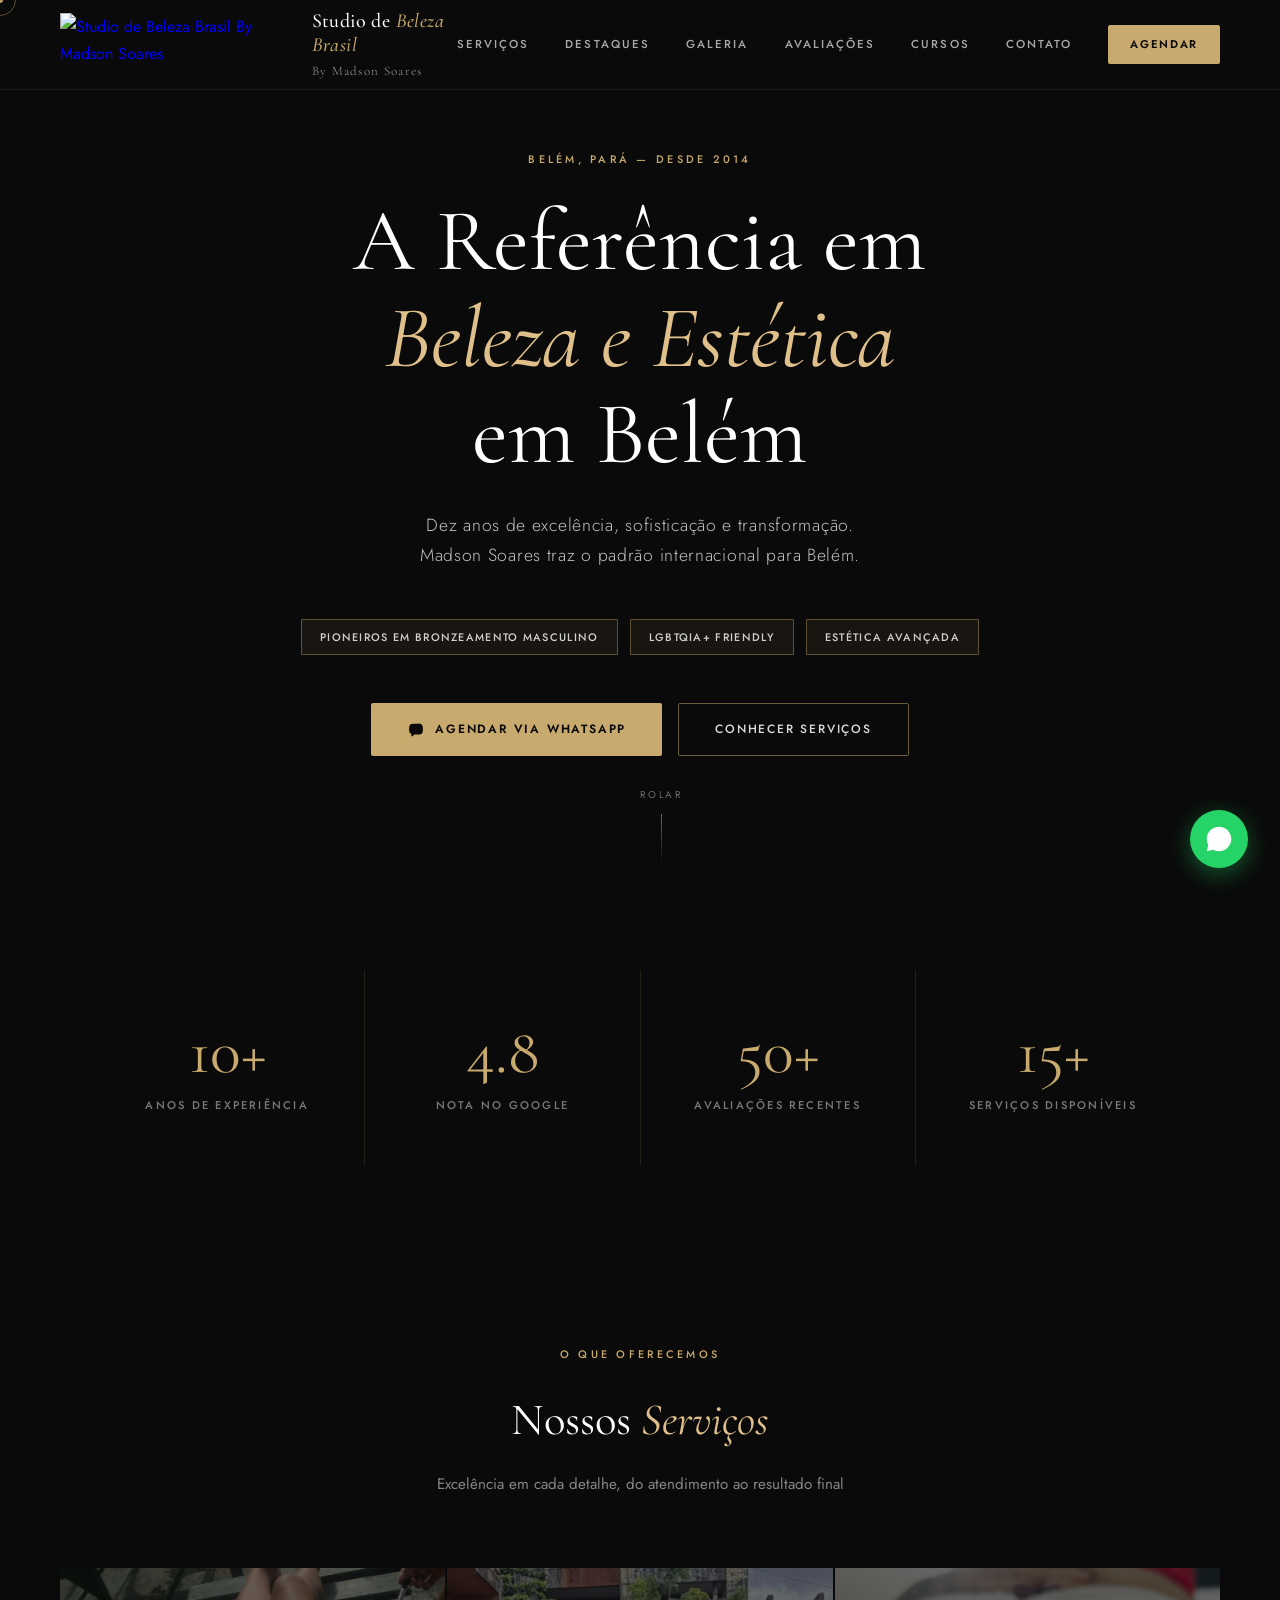
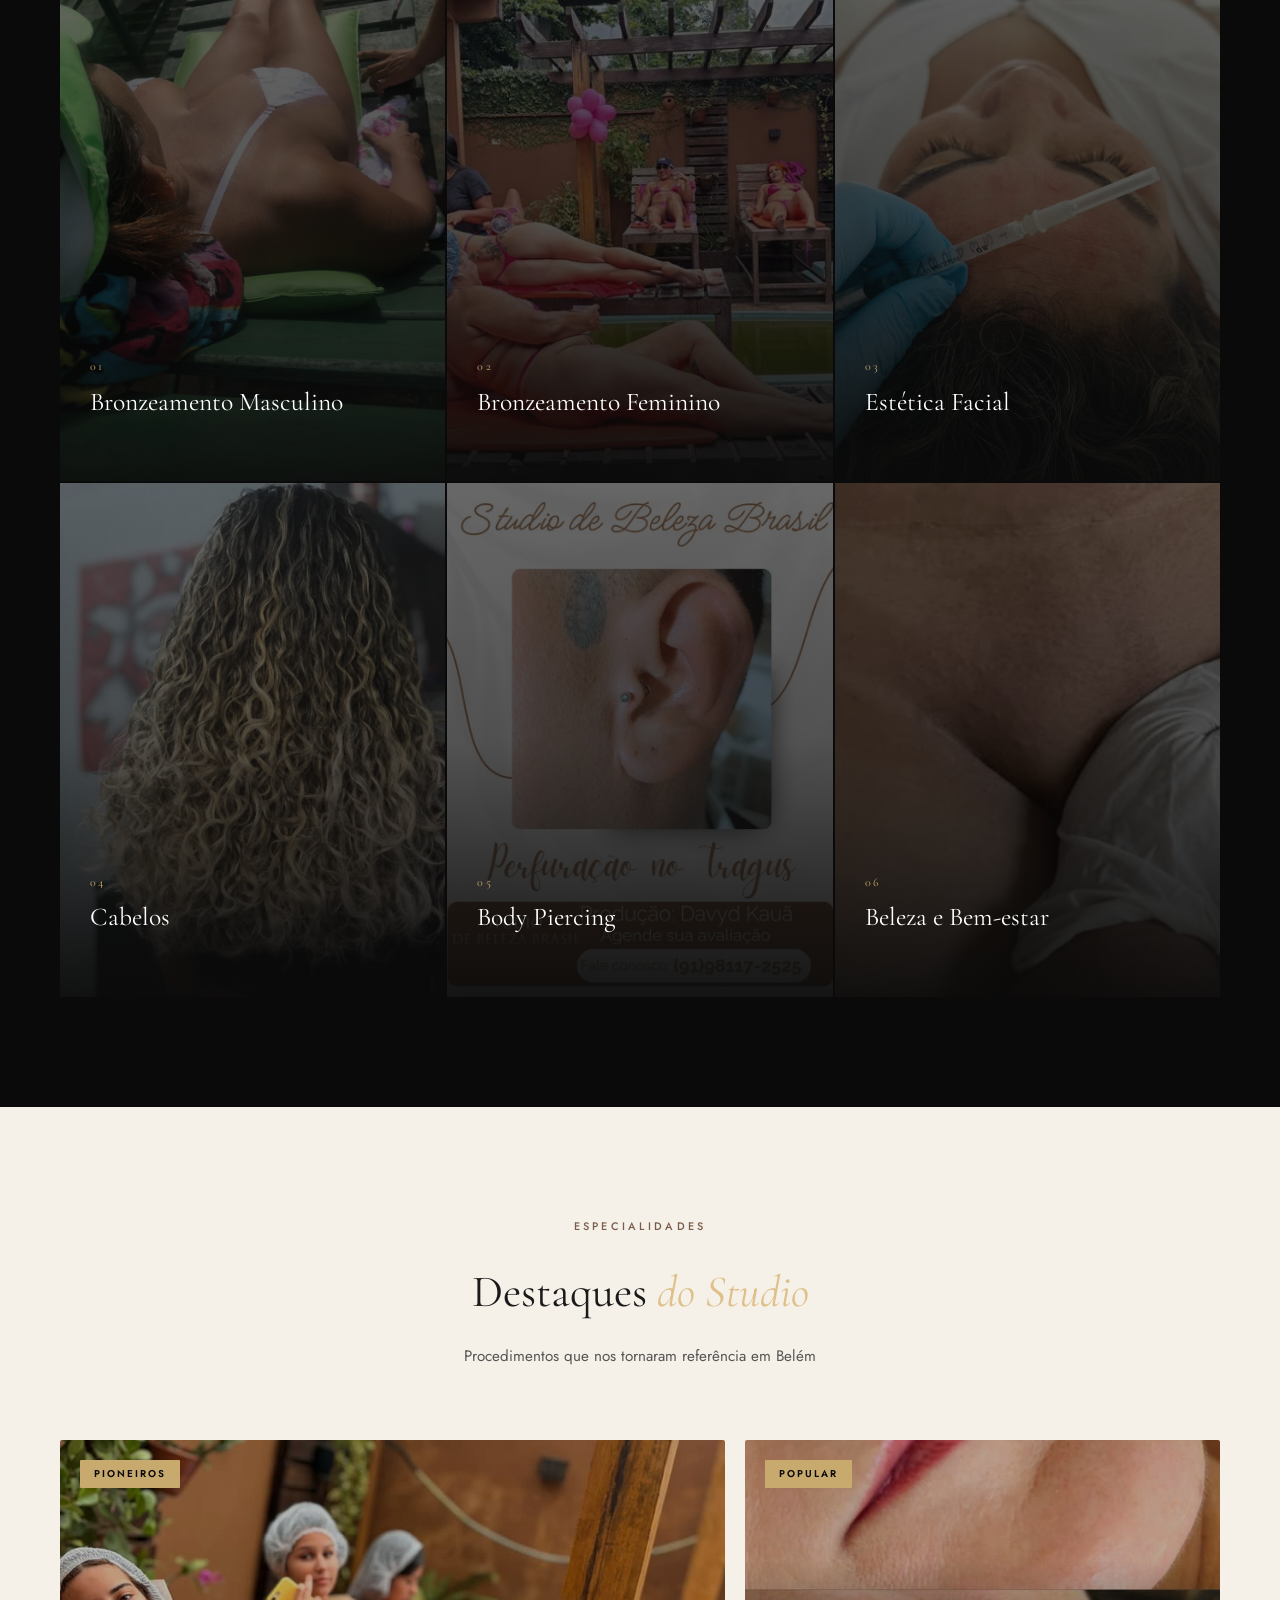
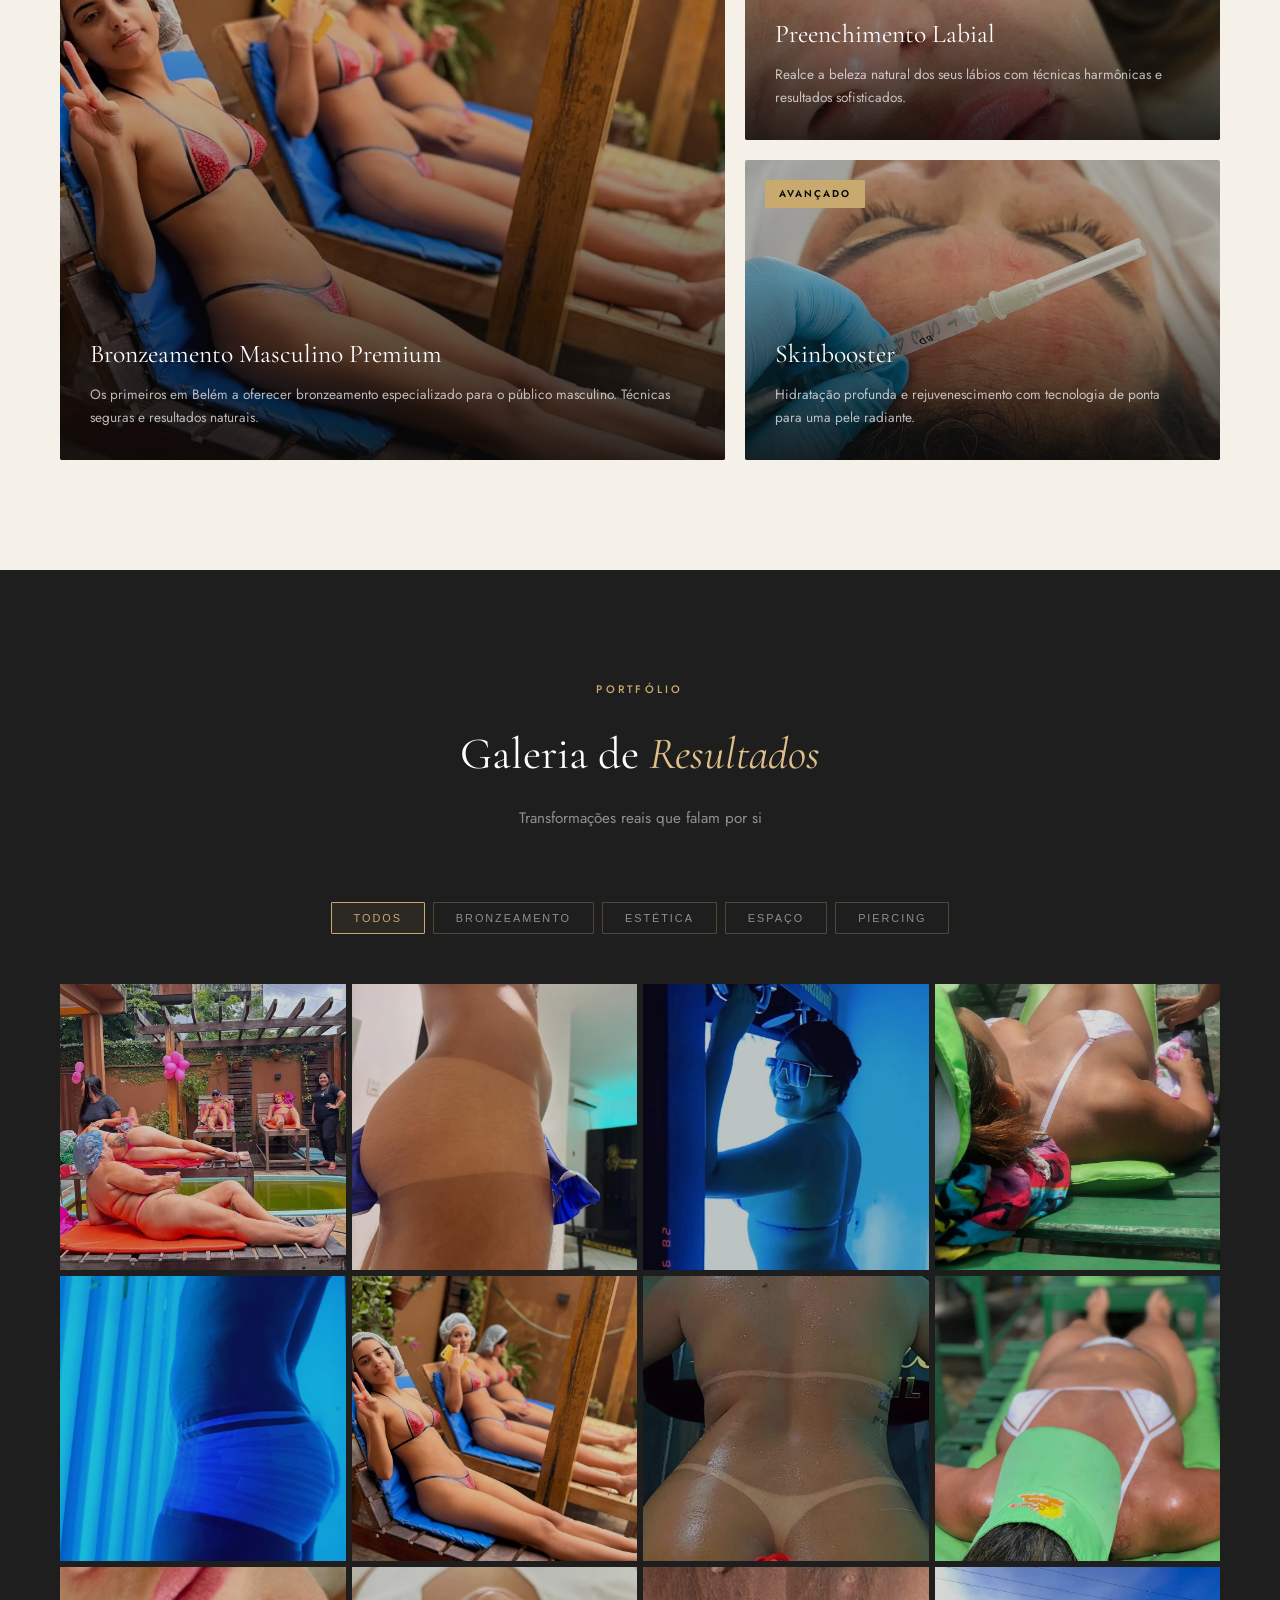
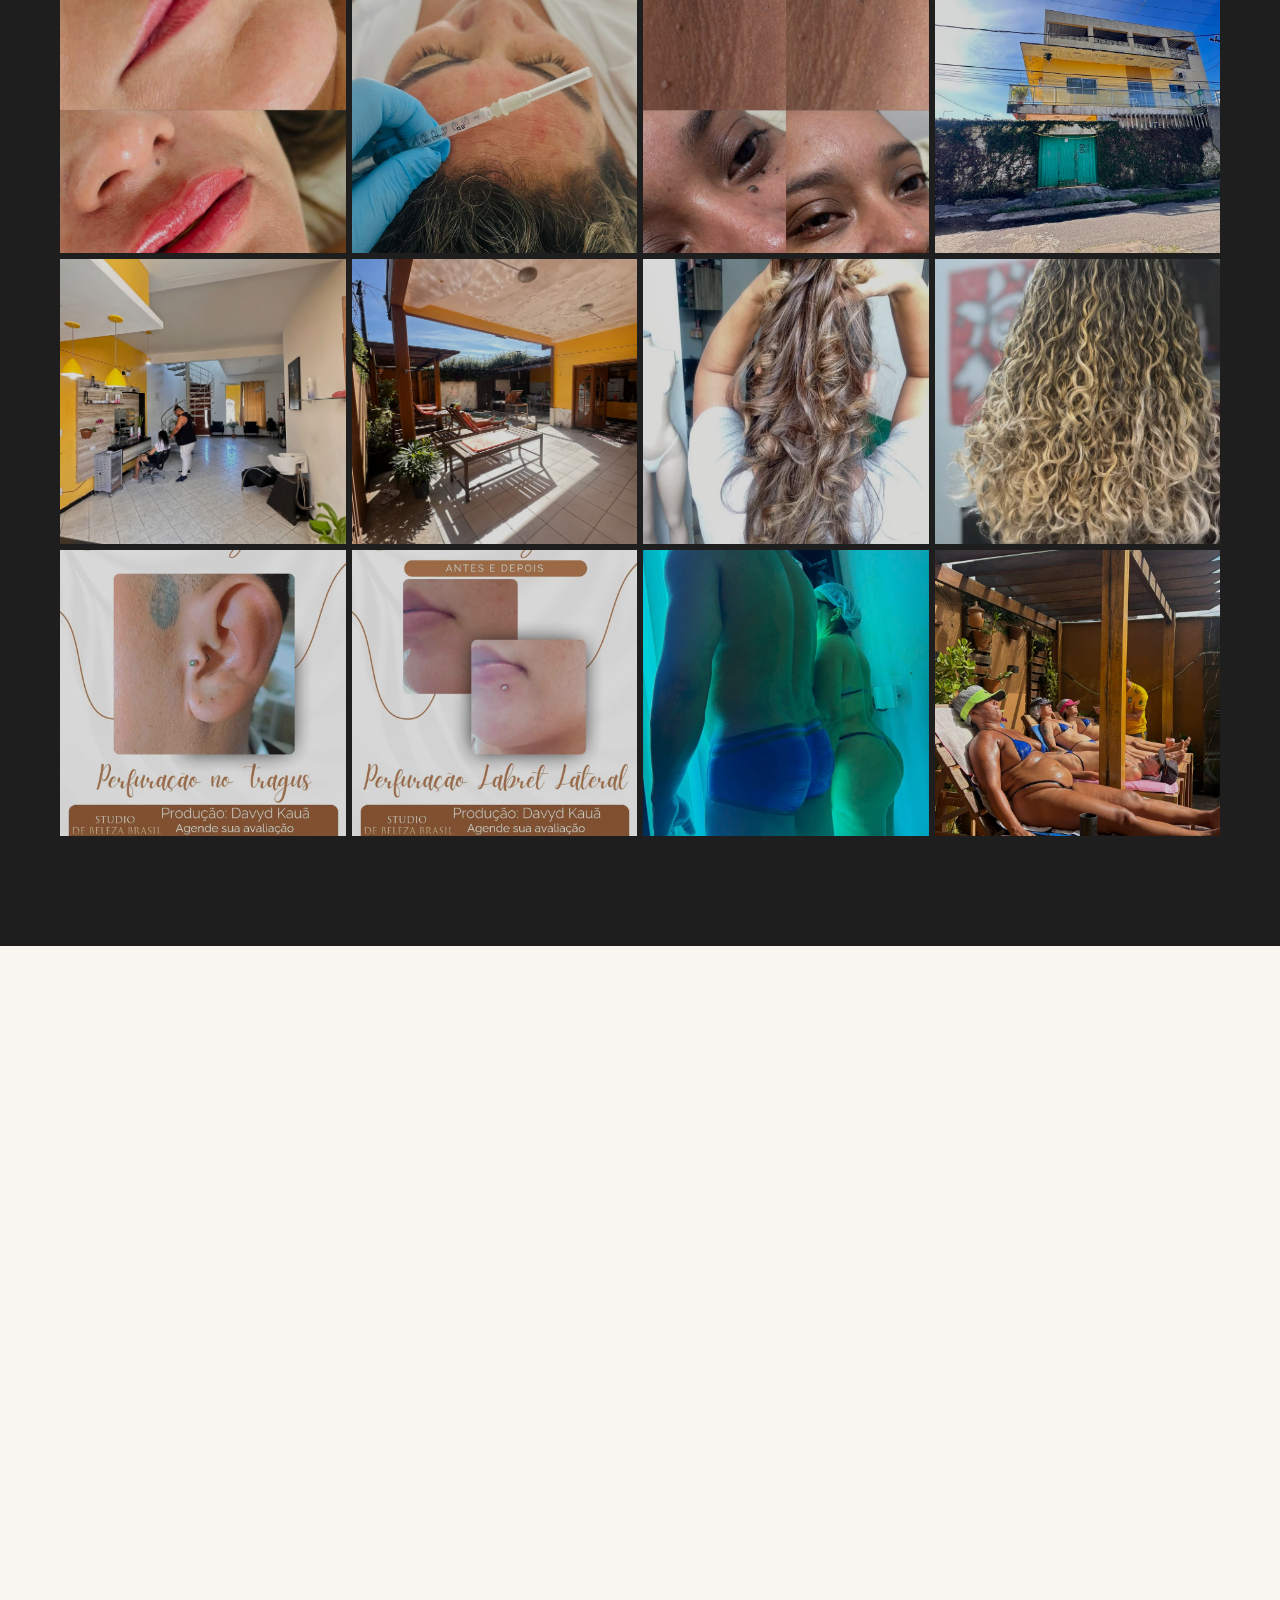
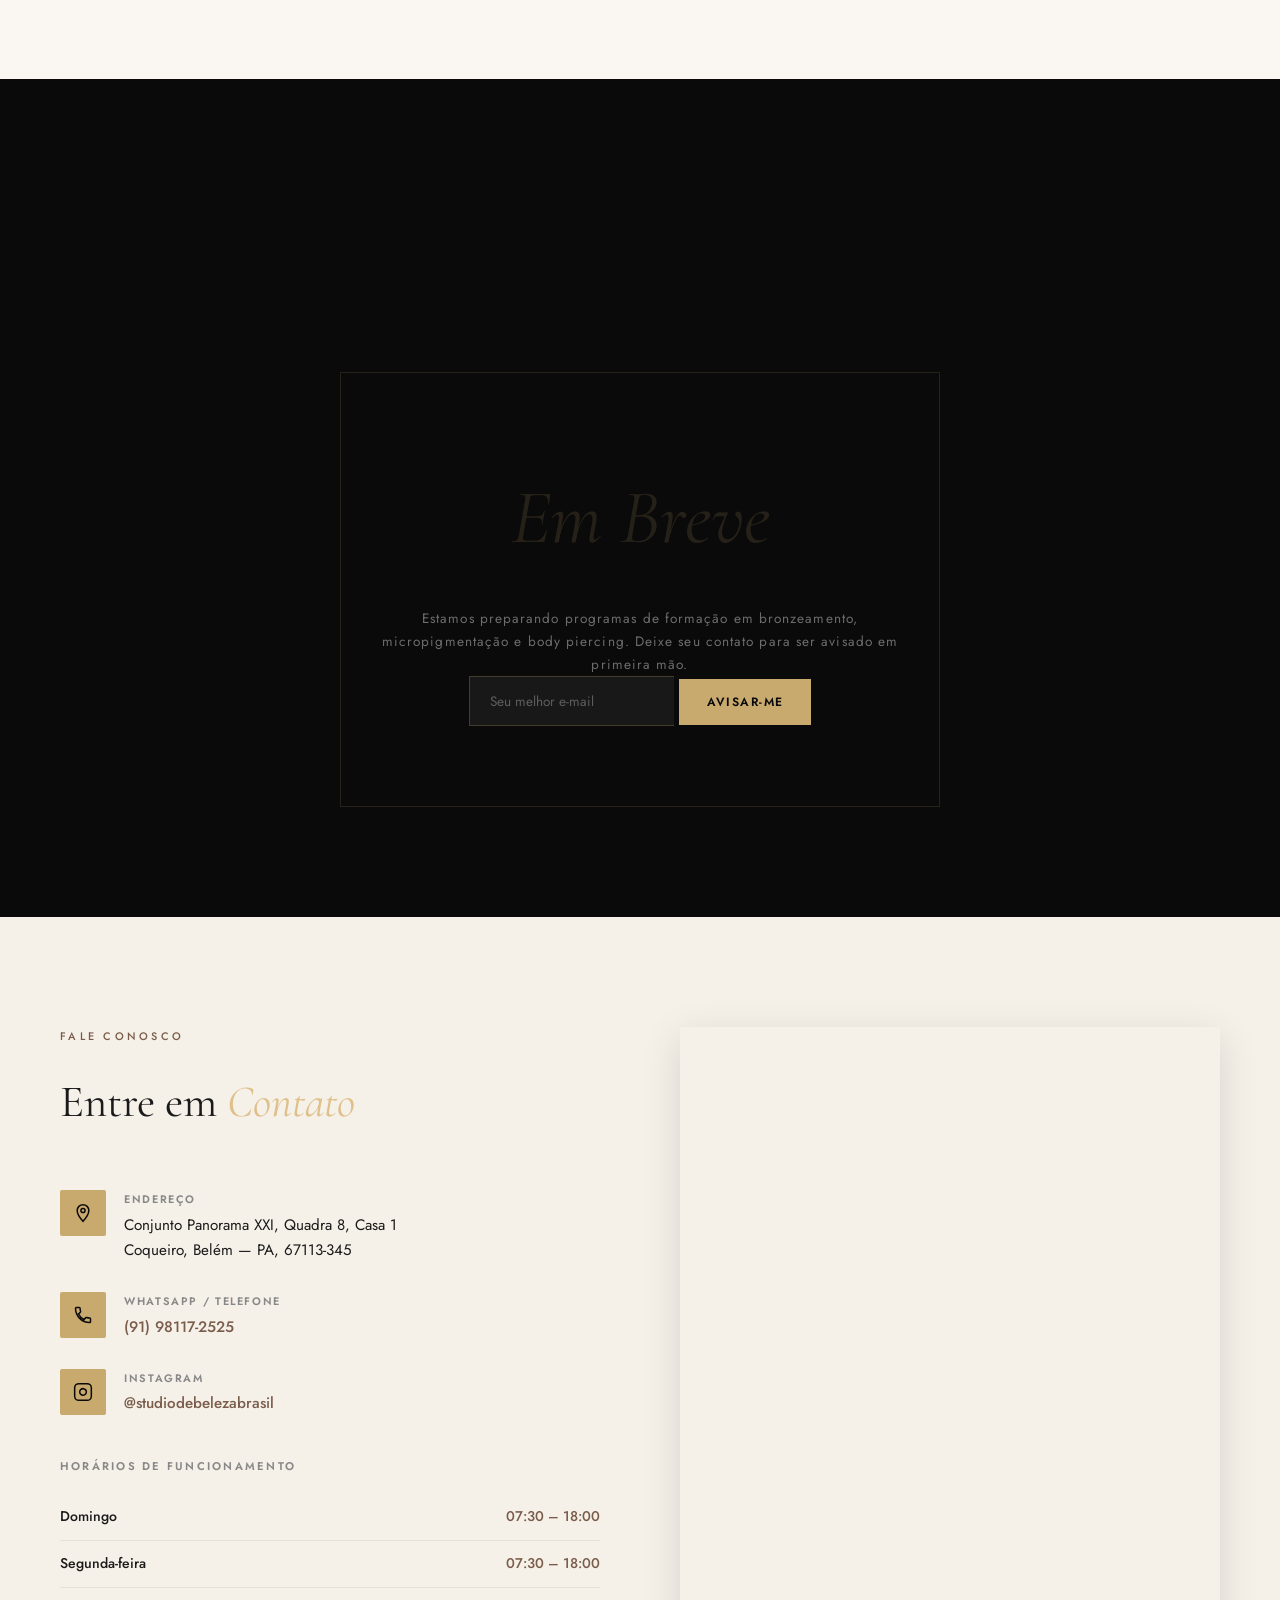
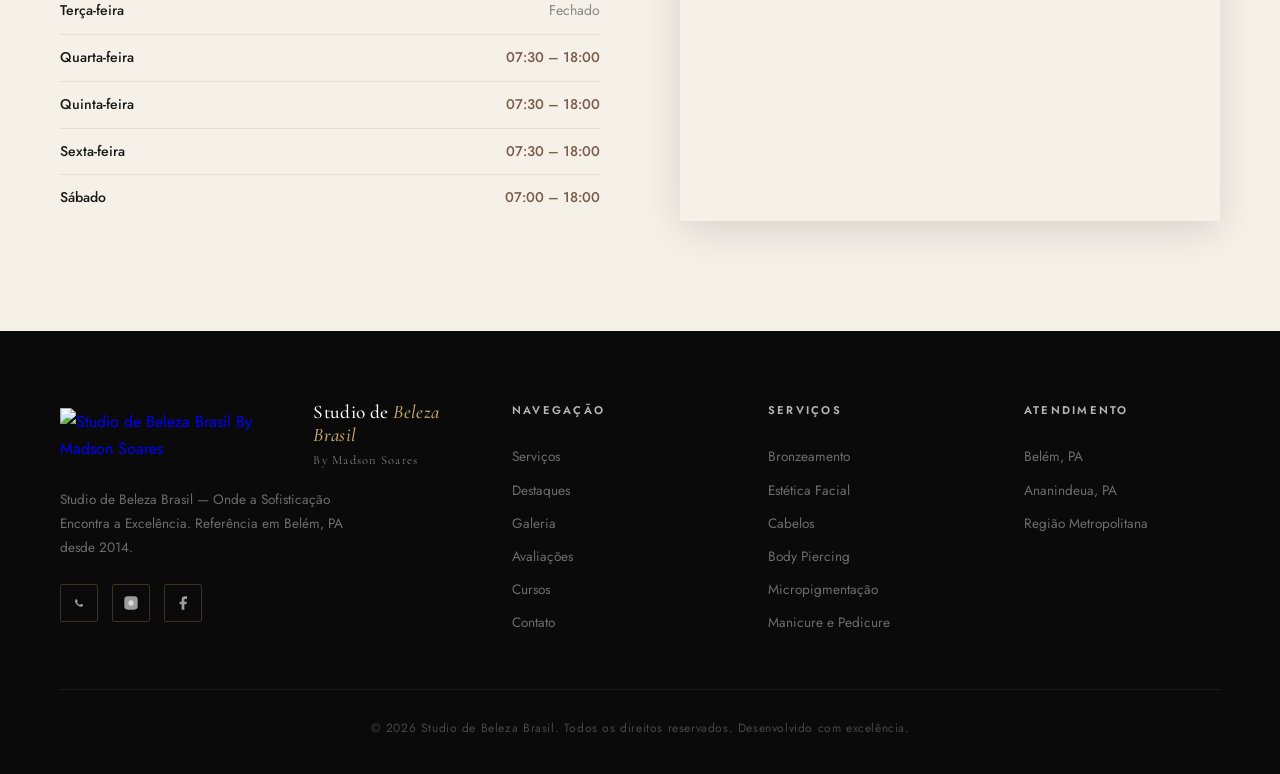
==== servicos.html @ 5bb49dd6 "Add files via upload" ====
<!DOCTYPE html>
<html lang="pt-BR">
<head>
<meta charset="UTF-8">
<meta name="viewport" content="width=device-width, initial-scale=1.0">
<meta name="description" content="Studio de Beleza Brasil — Referência em salão de beleza, estética e bronzeamento em Belém, PA. Pioneiros em bronzeamento masculino. Especialistas em harmonização facial, preenchimento labial, skinbooster e muito mais.">
<title>Studio de Beleza Brasil | Salão, Bronze e Estética em Belém</title>
<link rel="preconnect" href="https://fonts.googleapis.com">
<link rel="preconnect" href="https://fonts.gstatic.com" crossorigin>
<link href="https://fonts.googleapis.com/css2?family=Cormorant+Garamond:ital,wght@0,300;0,400;0,500;0,600;1,300;1,400;1,500&family=Jost:wght@200;300;400;500;600&display=swap" rel="stylesheet">
  <!-- CSS -->
  <link rel="stylesheet" href="assets/css/styles.css">

  <!-- Open Graph -->
  <meta property="og:title" content="Studio de Beleza Brasil | Salão, Bronze e Estética em Belém">
  <meta property="og:description" content="Referência em salão de beleza, estética e bronzeamento em Belém, PA. Especialistas em harmonização facial, preenchimento labial, bronzeamento masculino e feminino.">
  <meta property="og:image" content="https://cdn.jsdelivr.net/gh/Meckai/SBB@main/assets/img/log-bg.png">
  <meta property="og:url" content="https://sbbbelem.vercel.app">
  <meta property="og:type" content="website">
  <meta property="og:locale" content="pt_BR">

  <!-- Twitter Card -->
  <meta name="twitter:card" content="summary_large_image">
  <meta name="twitter:title" content="Studio de Beleza Brasil | Salão, Bronze e Estética em Belém">
  <meta name="twitter:description" content="Referência em salão de beleza, estética e bronzeamento em Belém, PA.">
  <meta name="twitter:image" content="https://cdn.jsdelivr.net/gh/Meckai/SBB@main/assets/img/log-bg.png">

  <!-- Canonical -->
  <link rel="canonical" href="https://sbbbelem.vercel.app">

  <!-- Favicon -->
  <link rel="icon" href="data:image/svg+xml,<svg xmlns='http://www.w3.org/2000/svg' viewBox='0 0 100 100'><text y='75' font-size='75' font-family='serif'>✨</text></svg>">

  <!-- Robots -->
  <meta name="robots" content="index, follow">

  <!-- Google tag (gtag.js) -->
  <script async src="https://www.googletagmanager.com/gtag/js?id=G-CTC2VRV0Y6"></script>
    <!-- JSON-LD Schema -->
  <script type="application/ld+json">
  {
    "@context": "https://schema.org",
    "@type": "BeautySalon",
    "name": "Studio de Beleza Brasil",
    "url": "https://sbbbelem.vercel.app",
    "telephone": "+5591981172525",
    "address": {
      "@type": "PostalAddress",
      "streetAddress": "Conjunto Panorama XXI, Quadra 8, Casa 1 – Mangueirão",
      "addressLocality": "Belém",
      "addressRegion": "PA",
      "postalCode": "66645-120",
      "addressCountry": "BR"
    },
    "openingHours": [
      "Su 07:30-18:00",
      "Mo 07:30-18:00",
      "We 07:30-18:00",
      "Th 07:30-18:00",
      "Fr 07:30-18:00",
      "Sa 07:00-18:00"
    ],
    "priceRange": "$$",
    "image": "https://cdn.jsdelivr.net/gh/Meckai/SBB@main/assets/img/log-bg.png",
    "sameAs": [
      "https://www.instagram.com/studiodebelezabrasil",
      "https://www.facebook.com/studiodebelezabrasilbymadsonsoares"
    ]
  }
  </script>

</head>
<body>

<!-- CURSOR -->
<div class="cursor" id="cursor"></div>
<div class="cursor-ring" id="cursor-ring"></div>

<main>
  <!-- HEADER -->
<header id="header">
  <div class="header-inner">
    <a href="#home" class="logo-wrap">
      <img src="https://raw.githubusercontent.com/Meckai/SBB/main/log-bg.png" alt="Studio de Beleza Brasil By Madson Soares" class="logo-img">
      <span class="logo-text">Studio de <span>Beleza Brasil</span><br><small style="font-size:.65em;font-weight:300;color:rgba(255,255,255,.6);letter-spacing:.1em">By Madson Soares</small></span>
    </a>
    <nav id="nav">
      <a href="#servicos" class="nav-link">Serviços</a>
      <a href="#destaques" class="nav-link">Destaques</a>
      <a href="#galeria" class="nav-link">Galeria</a>
      <a href="#depoimentos" class="nav-link">Avaliações</a>
      <a href="#cursos" class="nav-link">Cursos</a>
      <a href="#contato" class="nav-link">Contato</a>
      <a href="https://wa.me/5591981172525?text=Ol%C3%A1!%20Gostaria%20de%20agendar%20um%20hor%C3%A1rio." target="_blank" rel="noopener" class="nav-cta">Agendar</a>
    </nav>
    <button class="mobile-btn" id="mobile-btn" aria-label="Menu">
      <span></span><span></span><span></span>
    </button>
  </div>
</header>

<!-- HERO -->
<section class="hero" id="home">
  <video class="hero-video" id="heroVideo" autoplay muted loop playsinline preload="auto">
    <source src="hero.mp4" type="video/mp4">
  </video>
  <div class="hero-overlay"></div>
  <div class="hero-content">
    <span class="hero-eyebrow">Belém, Pará — Desde 2014</span>
    <h1>A Referência em<br><em>Beleza e Estética</em><br>em Belém</h1>
    <p class="hero-sub">Dez anos de excelência, sofisticação e transformação.<br>Madson Soares traz o padrão internacional para Belém.</p>
    <div class="hero-badges">
      <span class="hero-badge">Pioneiros em Bronzeamento Masculino</span>
      <span class="hero-badge">LGBTQIA+ Friendly</span>
      <span class="hero-badge">Estética Avançada</span>
    </div>
    <div class="hero-btns">
      <a href="https://wa.me/5591981172525?text=Ol%C3%A1!%20Gostaria%20de%20agendar%20um%20hor%C3%A1rio." target="_blank" rel="noopener" class="btn-primary">
        <svg width="18" height="18" viewBox="0 0 24 24" fill="currentColor"><path d="M17.472 14.382c-.297-.149-1.758-.867-2.03-.967-.273-.099-.471-.148-.67.15-.197.297-.767.966-.94 1.164-.173.199-.347.223-.644.075-.297-.15-1.255-.463-2.39-1.475-.883-.788-1.48-1.761-1.653-2.059-.173-.297-.018-.458.13-.606.134-.133.298-.347.446-.52.149-.174.198-.298.298-.497.099-.198.05-.371-.025-.52-.075-.149-.669-1.612-.916-2.207-.242-.579-.487-.5-.669-.51-.173-.008-.371-.01-.57-.01-.198 0-.52.074-.792.372-.272.297-1.04 1.016-1.04 2.479 0 1.462 1.065 2.875 1.213 3.074.149.198 2.096 3.2 5.077 4.487.709.306 1.262.489 1.694.625.712.227 1.36.195 1.871.118.571-.085 1.758-.719 2.006-1.413.248-.694.248-1.289.173-1.413-.074-.124-.272-.198-.57-.347z"/><path d="M5.625 17.812l.325 1.887c.088.513.559.855 1.065.788.317-.042.608-.2.82-.443l1.57-1.849a.862.862 0 0 1 .66-.31h5.855a5.25 5.25 0 0 0 5.25-5.25v-3.75A5.25 5.25 0 0 0 15.915 3.5H8.085A5.25 5.25 0 0 0 2.835 8.75v3.75a5.236 5.236 0 0 0 2.79 4.622z"/></svg>
        Agendar via WhatsApp
      </a>
      <a href="#servicos" class="btn-secondary">Conhecer Serviços</a>
    </div>
  </div>
  <div class="hero-scroll">
    <span>Rolar</span>
    <div class="scroll-line"></div>
  </div>
</section>

<!-- NÚMEROS -->
<section class="numeros fade-up" id="numeros">
  <div class="numeros-grid">
    <div class="numero-item">
      <span class="numero-val">10+</span>
      <span class="numero-label">Anos de Experiência</span>
    </div>
    <div class="numero-item">
      <span class="numero-val">4.8</span>
      <span class="numero-label">Nota no Google</span>
    </div>
    <div class="numero-item">
      <span class="numero-val">50+</span>
      <span class="numero-label">Avaliações Recentes</span>
    </div>
    <div class="numero-item">
      <span class="numero-val">15+</span>
      <span class="numero-label">Serviços Disponíveis</span>
    </div>
  </div>
</section>

<!-- SOBRE -->
<!-- SERVIÇOS -->
<section class="servicos" id="servicos">
  <div class="section-header fade-up">
    <span class="section-eyebrow">O que oferecemos</span>
    <h2>Nossos <em>Serviços</em></h2>
    <p>Excelência em cada detalhe, do atendimento ao resultado final</p>
  </div>
  <div class="servicos-grid">
    <div class="servico-card fade-up">
      <img src="assets/img/servico-1.jpg" alt="Bronzeamento Masculino" class="servico-bg">
      <div class="servico-overlay"></div>
      <div class="servico-content">
        <span class="servico-num">01</span>
        <h3>Bronzeamento Masculino</h3>
        <p class="servico-desc">Pioneiros em bronzeamento masculino em Belém. Técnicas personalizadas para realçar a musculatura com naturalidade e sofisticação.</p>
        <ul class="servico-list-mini">
          <li>Bronzeamento Natural</li>
          <li>Bronzeamento Artificial</li>
          <li>Esfoliação Corporal</li>
          <li>Montagem na Fita</li>
          <li>Banho de Lua</li>
        </ul>
      </div>
    </div>
    <div class="servico-card fade-up">
      <img src="assets/img/servico-2.jpg" alt="Bronzeamento Feminino" class="servico-bg">
      <div class="servico-overlay"></div>
      <div class="servico-content">
        <span class="servico-num">02</span>
        <h3>Bronzeamento Feminino</h3>
        <p class="servico-desc">Harmonização corporal que realça as curvas naturais. Bronzeado uniforme, duradouro e que transmite confiança e elegância.</p>
        <ul class="servico-list-mini">
          <li>Bronzeamento Natural</li>
          <li>Bronzeamento Artificial</li>
          <li>Esfoliação com Massagem</li>
          <li>Banho de Lua</li>
        </ul>
      </div>
    </div>
    <div class="servico-card fade-up">
      <img src="assets/img/servico-3.jpg" alt="Estética Facial" class="servico-bg">
      <div class="servico-overlay"></div>
      <div class="servico-content">
        <span class="servico-num">03</span>
        <h3>Estética Facial</h3>
        <p class="servico-desc">Procedimentos avançados de harmonização e rejuvenescimento com técnicas de ponta e resultados naturais.</p>
        <ul class="servico-list-mini">
          <li>Harmonização Facial</li>
          <li>Preenchimento Labial</li>
          <li>Rinomodelação</li>
          <li>Skinbooster</li>
          <li>Microagulhamento</li>
          <li>Botox Facial</li>
        </ul>
      </div>
    </div>
    <div class="servico-card fade-up">
      <img src="assets/img/servico-4.jpg" alt="Salão de Cabelos" class="servico-bg">
      <div class="servico-overlay"></div>
      <div class="servico-content">
        <span class="servico-num">04</span>
        <h3>Cabelos</h3>
        <p class="servico-desc">Profissionais certificados, produtos premium e técnicas modernas para transformar seu visual.</p>
        <ul class="servico-list-mini">
          <li>Corte e Escova Progressiva</li>
          <li>Hidratação e Reconstrução</li>
          <li>Mechas e Coloração</li>
          <li>MegaHair</li>
          <li>Botox Capilar</li>
          <li>Tranças e Dreadlocks</li>
        </ul>
      </div>
    </div>
    <div class="servico-card fade-up">
      <img src="assets/img/servico-5.jpg" alt="Piercing" class="servico-bg">
      <div class="servico-overlay"></div>
      <div class="servico-content">
        <span class="servico-num">05</span>
        <h3>Body Piercing</h3>
        <p class="servico-desc">Aplicações profissionais e seguras realizadas com equipamentos esterilizados e materiais de alta qualidade.</p>
        <ul class="servico-list-mini">
          <li>Orelha e Nariz</li>
          <li>Umbigo e Sobrancelha</li>
          <li>Lábios</li>
          <li>Outros piercings</li>
        </ul>
      </div>
    </div>
    <div class="servico-card fade-up">
      <img src="assets/img/servico-6.jpg" alt="Beleza e Bem-estar" class="servico-bg">
      <div class="servico-overlay"></div>
      <div class="servico-content">
        <span class="servico-num">06</span>
        <h3>Beleza e Bem-estar</h3>
        <p class="servico-desc">Serviços completos para seu cuidado pessoal e bem-estar, do design de sobrancelhas à maquiagem de noivas.</p>
        <ul class="servico-list-mini">
          <li>Manicure e Pedicure</li>
          <li>Micropigmentação</li>
          <li>Design de Sobrancelhas</li>
          <li>Alongamento de Cílios</li>
          <li>Maquiagem e Depilação</li>
          <li>Massagens</li>
        </ul>
      </div>
    </div>
  </div>
</section>

<!-- DESTAQUES -->
<section class="destaques" id="destaques">
  <div class="section-header fade-up">
    <span class="section-eyebrow">Especialidades</span>
    <h2>Destaques <em>do Studio</em></h2>
    <p>Procedimentos que nos tornaram referência em Belém</p>
  </div>
  <div class="dest-grid fade-up">
    <div class="dest-card">
      <img src="assets/img/destaque-1.jpg" alt="Bronzeamento" class="dest-img">
      <div class="dest-overlay"></div>
      <span class="dest-label">Pioneiros</span>
      <div class="dest-content">
        <h3>Bronzeamento Masculino Premium</h3>
        <p>Os primeiros em Belém a oferecer bronzeamento especializado para o público masculino. Técnicas seguras e resultados naturais.</p>
      </div>
    </div>
    <div class="dest-card">
      <img src="assets/img/destaque-2.jpg" alt="Preenchimento Labial" class="dest-img">
      <div class="dest-overlay"></div>
      <span class="dest-label">Popular</span>
      <div class="dest-content">
        <h3>Preenchimento Labial</h3>
        <p>Realce a beleza natural dos seus lábios com técnicas harmônicas e resultados sofisticados.</p>
      </div>
    </div>
    <div class="dest-card">
      <img src="assets/img/destaque-3.jpg" alt="Skinbooster" class="dest-img">
      <div class="dest-overlay"></div>
      <span class="dest-label">Avançado</span>
      <div class="dest-content">
        <h3>Skinbooster</h3>
        <p>Hidratação profunda e rejuvenescimento com tecnologia de ponta para uma pele radiante.</p>
      </div>
    </div>
  </div>
</section>

<!-- GALERIA -->
<section class="galeria" id="galeria">
  <div class="section-header fade-up">
    <span class="section-eyebrow">Portfólio</span>
    <h2>Galeria de <em>Resultados</em></h2>
    <p>Transformações reais que falam por si</p>
  </div>
  <div class="galeria-tabs fade-up">
    <button class="gtab active" data-filter="all">Todos</button>
    <button class="gtab" data-filter="bronze">Bronzeamento</button>
    <button class="gtab" data-filter="estetica">Estética</button>
    <button class="gtab" data-filter="espaco">Espaço</button>
    <button class="gtab" data-filter="piercing">Piercing</button>
  </div>
  <div class="galeria-grid fade-up">
    <div class="gitem" data-category="bronze"><img src="assets/img/galeria-01.jpg" alt="Bronzeamento"></div>
    <div class="gitem" data-category="bronze"><img src="assets/img/galeria-02.jpg" alt="Bronzeamento"></div>
    <div class="gitem" data-category="bronze"><img src="assets/img/galeria-03.jpg" alt="Bronzeamento"></div>
    <div class="gitem" data-category="bronze"><img src="assets/img/galeria-04.jpg" alt="Bronzeamento"></div>
    <div class="gitem" data-category="bronze"><img src="assets/img/galeria-05.jpg" alt="Bronzeamento"></div>
    <div class="gitem" data-category="bronze"><img src="assets/img/galeria-06.jpg" alt="Bronzeamento"></div>
    <div class="gitem" data-category="bronze"><img src="assets/img/galeria-07.jpg" alt="Bronzeamento"></div>
    <div class="gitem" data-category="bronze"><img src="assets/img/galeria-08.jpg" alt="Bronzeamento"></div>
    <div class="gitem" data-category="estetica"><img src="assets/img/galeria-09.jpg" alt="Preenchimento Labial"></div>
    <div class="gitem" data-category="estetica"><img src="assets/img/galeria-10.jpg" alt="Skinbooster"></div>
    <div class="gitem" data-category="estetica"><img src="assets/img/galeria-11.jpg" alt="Remoção de Sinais"></div>
    <div class="gitem" data-category="espaco"><img src="assets/img/galeria-12.jpg" alt="Espaço"></div>
    <div class="gitem" data-category="espaco"><img src="assets/img/galeria-13.jpg" alt="Espaço"></div>
    <div class="gitem" data-category="espaco"><img src="assets/img/galeria-14.jpg" alt="Espaço"></div>
    <div class="gitem" data-category="espaco"><img src="assets/img/galeria-15.jpg" alt="Salão"></div>
    <div class="gitem" data-category="espaco"><img src="assets/img/galeria-16.jpg" alt="Salão"></div>
    <div class="gitem" data-category="piercing"><img src="assets/img/galeria-17.jpg" alt="Piercing"></div>
    <div class="gitem" data-category="piercing"><img src="assets/img/galeria-18.jpg" alt="Piercing"></div>
    <div class="gitem" data-category="bronze"><img src="assets/img/galeria-19.jpg" alt="Bronzeamento"></div>
    <div class="gitem" data-category="bronze"><img src="assets/img/galeria-20.jpg" alt="Bronzeamento"></div>
  </div>
</section>

<!-- DEPOIMENTOS -->
<section class="depoimentos" id="depoimentos">
  <div class="section-header fade-up">
    <span class="section-eyebrow">Avaliações Google</span>
    <h2>O que dizem <em>nossos clientes</em></h2>
    <p>4.8 estrelas — avaliações reais de quem confia em nós</p>
  </div>
  <div class="dep-track-wrap fade-up">
    <div class="dep-fade-l"></div>
    <div class="dep-track" id="depTrack">
      <div class="dep-card">
        <div class="dep-stars">★★★★★</div>
        <p class="dep-text">"Sou cliente do Studio de Beleza Brasil desde o início, há mais de 10 anos, e posso dizer com toda certeza: é um lugar de excelência."</p>
        <div class="dep-author">Josy Daniely</div>
        <div class="dep-time">Há 7 dias</div>
      </div>
      <div class="dep-card">
        <div class="dep-stars">★★★★★</div>
        <p class="dep-text">"Madson e Wellington excelentes profissionais, equipe qualificada, espaço humanizado e agradável."</p>
        <div class="dep-author">Kelen Regina</div>
        <div class="dep-time">Há 2 dias</div>
      </div>
      <div class="dep-card">
        <div class="dep-stars">★★★★★</div>
        <p class="dep-text">"Excelentes profissionais e procedimentos, nota 1000 para tudo que o Madson e Wellington fazem no Studio de Beleza Brasil!"</p>
        <div class="dep-author">Andrea Reis</div>
        <div class="dep-time">Há 2 dias</div>
      </div>
      <div class="dep-card">
        <div class="dep-stars">★★★★★</div>
        <p class="dep-text">"O melhor Studio de beleza, onde eu confio em todos os procedimentos, sou cliente assídua e recomendo sempre."</p>
        <div class="dep-author">Silvia Martins</div>
        <div class="dep-time">Há 4 dias</div>
      </div>
      <div class="dep-card">
        <div class="dep-stars">★★★★★</div>
        <p class="dep-text">"Studio é completo... atendimento personalizado, profissionais excelentes. Tudo que você procura de estética encontra lá, em só um lugar."</p>
        <div class="dep-author">Aline Oliveira</div>
        <div class="dep-time">Há 5 dias</div>
      </div>
      <div class="dep-card">
        <div class="dep-stars">★★★★★</div>
        <p class="dep-text">"Foi uma experiência espetacular, conheci o espaço onde tive o prazer de desfrutar de uma das melhores massagens que já tive."</p>
        <div class="dep-author">Denis Lobo</div>
        <div class="dep-time">Há 4 dias</div>
      </div>
      <div class="dep-card">
        <div class="dep-stars">★★★★★</div>
        <p class="dep-text">"Ambiente maravilhoso, acolhedor, profissionais maravilhosos. Já conheço o espaço há alguns anos, não troco por outro. Super recomendo."</p>
        <div class="dep-author">Lilian Borgesbandeira</div>
        <div class="dep-time">Há 4 dias</div>
      </div>
      <div class="dep-card">
        <div class="dep-stars">★★★★★</div>
        <p class="dep-text">"Minha experiência foi maravilhosa. O Bronze Brasil é top, o atendimento é maravilhoso, você fica super confortável. Super recomendo."</p>
        <div class="dep-author">Fernanda Lima</div>
        <div class="dep-time">Há 2 dias</div>
      </div>
      <div class="dep-card">
        <div class="dep-stars">★★★★★</div>
        <p class="dep-text">"Bronzeamento de respeito, ótimo atendimento, lugar discreto e com uma qualidade maravilhosa."</p>
        <div class="dep-author">Sanderly Braga</div>
        <div class="dep-time">Nov 2024</div>
      </div>
      <div class="dep-card">
        <div class="dep-stars">★★★★★</div>
        <p class="dep-text">"Sempre muito bom! Excelente atendimento com profissionais qualificados."</p>
        <div class="dep-author">Teacher Edilene</div>
        <div class="dep-time">Há 19 horas</div>
      </div>
      <div class="dep-card">
        <div class="dep-stars">★★★★★</div>
        <p class="dep-text">"Melhores profissionais já encontrados em Belém."</p>
        <div class="dep-author">Fagner Maués</div>
        <div class="dep-time">Há 4 dias</div>
      </div>
      <div class="dep-card">
        <div class="dep-stars">★★★★★</div>
        <p class="dep-text">"MELHOR LUGAR QUE EXISTE. Atendimento excelente, ambiente incrível e você sai irreconhecível. Estou com a autoestima alta em me ver na minha melhor versão."</p>
        <div class="dep-author">Solartech Nascer</div>
        <div class="dep-time">Fev 2025</div>
      </div>
    </div>
    <div class="dep-fade-r"></div>
  </div>
</section>

<!-- CURSOS -->
<section class="cursos" id="cursos">
  <div class="section-header fade-up">
    <span class="section-eyebrow">Formação Profissional</span>
    <h2>Nossos <em>Cursos</em></h2>
  </div>
  <div class="cursos-coming fade-up">
    <span class="big-text">Em Breve</span>
    <p>Estamos preparando programas de formação em bronzeamento, micropigmentação e body piercing. Deixe seu contato para ser avisado em primeira mão.</p>
    <form id="notifyForm" onsubmit="handleNotifySubmit(event)">
      <input type="email" placeholder="Seu melhor e-mail" required>
      <button type="submit">Avisar-me</button>
    </form>
  </div>
</section>

<!-- CONTATO -->
<section class="contato" id="contato">
  <div class="contato-inner">
    <div>
      <div class="section-header fade-up">
        <span class="section-eyebrow">Fale Conosco</span>
        <h2>Entre em <em>Contato</em></h2>
      </div>
      <div class="contato-item fade-up">
        <div class="contato-icon">
          <svg viewBox="0 0 24 24"><path d="M12 2C8.13 2 5 5.13 5 9c0 5.25 7 13 7 13s7-7.75 7-13c0-3.87-3.13-7-7-7zm0 9.5c-1.38 0-2.5-1.12-2.5-2.5s1.12-2.5 2.5-2.5 2.5 1.12 2.5 2.5-1.12 2.5-2.5 2.5z"/></svg>
        </div>
        <div>
          <div class="contato-label">Endereço</div>
          <div class="contato-val">Conjunto Panorama XXI, Quadra 8, Casa 1<br>Coqueiro, Belém — PA, 67113-345</div>
        </div>
      </div>
      <div class="contato-item fade-up">
        <div class="contato-icon">
          <svg viewBox="0 0 24 24"><path d="M6.62 10.79c1.44 2.83 3.76 5.14 6.59 6.59l2.2-2.2c.27-.27.67-.36 1.02-.24 1.12.37 2.33.57 3.57.57.55 0 1 .45 1 1V20c0 .55-.45 1-1 1-9.39 0-17-7.61-17-17 0-.55.45-1 1-1h3.5c.55 0 1 .45 1 1 0 1.25.2 2.45.57 3.57.11.35.03.74-.25 1.02l-2.2 2.2z"/></svg>
        </div>
        <div>
          <div class="contato-label">WhatsApp / Telefone</div>
          <div class="contato-val"><a href="https://wa.me/5591981172525" target="_blank" rel="noopener">(91) 98117-2525</a></div>
        </div>
      </div>
      <div class="contato-item fade-up">
        <div class="contato-icon">
          <svg viewBox="0 0 24 24"><rect x="2" y="2" width="20" height="20" rx="5" ry="5"/><path d="M16 11.37A4 4 0 1 1 12.63 8 4 4 0 0 1 16 11.37z"/><line x1="17.5" y1="6.5" x2="17.51" y2="6.5"/></svg>
        </div>
        <div>
          <div class="contato-label">Instagram</div>
          <div class="contato-val"><a href="https://www.instagram.com/studiodebelezabrasil" target="_blank" rel="noopener">@studiodebelezabrasil</a></div>
        </div>
      </div>
      <div class="horarios fade-up">
        <h4>Horários de Funcionamento</h4>
        <div class="horario-row"><span class="horario-dia">Domingo</span><span class="horario-hora">07:30 – 18:00</span></div>
        <div class="horario-row"><span class="horario-dia">Segunda-feira</span><span class="horario-hora">07:30 – 18:00</span></div>
        <div class="horario-row"><span class="horario-dia">Terça-feira</span><span class="horario-fecha">Fechado</span></div>
        <div class="horario-row"><span class="horario-dia">Quarta-feira</span><span class="horario-hora">07:30 – 18:00</span></div>
        <div class="horario-row"><span class="horario-dia">Quinta-feira</span><span class="horario-hora">07:30 – 18:00</span></div>
        <div class="horario-row"><span class="horario-dia">Sexta-feira</span><span class="horario-hora">07:30 – 18:00</span></div>
        <div class="horario-row"><span class="horario-dia">Sábado</span><span class="horario-hora">07:00 – 18:00</span></div>
      </div>
    </div>
    <div class="mapa-wrap fade-up">
      <iframe
        src="https://www.google.com/maps/embed?pb=!1m18!1m12!1m3!1d3989.254!2d-48.4342!3d-1.3654!2m3!1f0!2f0!3f0!3m2!1i1024!2i768!4f13.1!3m3!1m2!1s0x92a48f3b7db56b7b%3A0x7a6d0a0a0a0a0a0a!2sConjunto%20Panorama%20XXI%2C%20Bel%C3%A9m%20-%20PA!5e0!3m2!1spt-BR!2sbr!4v1234567890"
        allowfullscreen="" loading="lazy"
        referrerpolicy="no-referrer-when-downgrade"
        title="Localização Studio de Beleza Brasil">
      </iframe>
    </div>
  </div>
</section>


  </main>
  <!-- FOOTER -->
<footer>
  <div class="footer-top">
    <div class="footer-brand">
      <a href="#home" class="logo-wrap">
        <img src="https://raw.githubusercontent.com/Meckai/SBB/main/log-bg.png" alt="Studio de Beleza Brasil By Madson Soares" class="logo-img" style="height:56px;">
        <span class="logo-text">Studio de <span>Beleza Brasil</span><br><small style="font-size:.65em;font-weight:300;color:rgba(255,255,255,.55);letter-spacing:.1em">By Madson Soares</small></span>
      </a>
      <p>Studio de Beleza Brasil — Onde a Sofisticação Encontra a Excelência. Referência em Belém, PA desde 2014.</p>
      <div class="footer-socials">
        <a href="https://wa.me/5591981172525" target="_blank" rel="noopener" class="fsocial" aria-label="WhatsApp">
          <svg viewBox="0 0 24 24"><path d="M17.472 14.382c-.297-.149-1.758-.867-2.03-.967-.273-.099-.471-.148-.67.15-.197.297-.767.966-.94 1.164-.173.199-.347.223-.644.075-.297-.15-1.255-.463-2.39-1.475-.883-.788-1.48-1.761-1.653-2.059-.173-.297-.018-.458.13-.606.134-.133.298-.347.446-.52.149-.174.198-.298.298-.497.099-.198.05-.371-.025-.52-.075-.149-.669-1.612-.916-2.207-.242-.579-.487-.5-.669-.51-.173-.008-.371-.01-.57-.01-.198 0-.52.074-.792.372-.272.297-1.04 1.016-1.04 2.479 0 1.462 1.065 2.875 1.213 3.074.149.198 2.096 3.2 5.077 4.487.709.306 1.262.489 1.694.625.712.227 1.36.195 1.871.118.571-.085 1.758-.719 2.006-1.413.248-.694.248-1.289.173-1.413-.074-.124-.272-.198-.57-.347z"/></svg>
        </a>
        <a href="https://www.instagram.com/studiodebelezabrasil" target="_blank" rel="noopener" class="fsocial" aria-label="Instagram">
          <svg viewBox="0 0 24 24"><rect x="2" y="2" width="20" height="20" rx="5" ry="5"/><path d="M16 11.37A4 4 0 1 1 12.63 8 4 4 0 0 1 16 11.37z"/><line x1="17.5" y1="6.5" x2="17.51" y2="6.5"/></svg>
        </a>
        <a href="https://www.facebook.com/studiodebelezabrasilbymadsonsoares" target="_blank" rel="noopener" class="fsocial" aria-label="Facebook">
          <svg viewBox="0 0 24 24"><path d="M18 2h-3a5 5 0 0 0-5 5v3H7v4h3v8h4v-8h3l1-4h-4V7a1 1 0 0 1 1-1h3z"/></svg>
        </a>
      </div>
    </div>
    <div class="footer-col">
      <h5>Navegação</h5>
      <a href="#servicos">Serviços</a>
      <a href="#destaques">Destaques</a>
      <a href="#galeria">Galeria</a>
      <a href="#depoimentos">Avaliações</a>
      <a href="#cursos">Cursos</a>
      <a href="#contato">Contato</a>
    </div>
    <div class="footer-col">
      <h5>Serviços</h5>
      <a href="#servicos">Bronzeamento</a>
      <a href="#servicos">Estética Facial</a>
      <a href="#servicos">Cabelos</a>
      <a href="#servicos">Body Piercing</a>
      <a href="#servicos">Micropigmentação</a>
      <a href="#servicos">Manicure e Pedicure</a>
    </div>
    <div class="footer-col">
      <h5>Atendimento</h5>
      <a href="#">Belém, PA</a>
      <a href="#">Ananindeua, PA</a>
      <a href="#">Região Metropolitana</a>
    </div>
  </div>
  <div class="footer-bottom">
    <p>&copy; 2026 Studio de Beleza Brasil. Todos os direitos reservados. Desenvolvido com excelência.</p>
  </div>
</footer>

<!-- WHATSAPP -->
<a href="https://wa.me/5591981172525?text=Ol%C3%A1!%20Gostaria%20de%20agendar%20um%20hor%C3%A1rio." class="wa-float" target="_blank" rel="noopener" aria-label="Agendar via WhatsApp">
  <svg viewBox="0 0 24 24"><path d="M17.472 14.382c-.297-.149-1.758-.867-2.03-.967-.273-.099-.471-.148-.67.15-.197.297-.767.966-.94 1.164-.173.199-.347.223-.644.075-.297-.15-1.255-.463-2.39-1.475-.883-.788-1.48-1.761-1.653-2.059-.173-.297-.018-.458.13-.606.134-.133.298-.347.446-.52.149-.174.198-.298.298-.497.099-.198.05-.371-.025-.52-.075-.149-.669-1.612-.916-2.207-.242-.579-.487-.5-.669-.51-.173-.008-.371-.01-.57-.01-.198 0-.52.074-.792.372-.272.297-1.04 1.016-1.04 2.479 0 1.462 1.065 2.875 1.213 3.074.149.198 2.096 3.2 5.077 4.487.709.306 1.262.489 1.694.625.712.227 1.36.195 1.871.118.571-.085 1.758-.719 2.006-1.413.248-.694.248-1.289.173-1.413-.074-.124-.272-.198-.57-.347zM12 1.5C6.201 1.5 1.5 6.201 1.5 12c0 1.862.487 3.61 1.34 5.122L1.5 22.5l5.522-1.322A10.454 10.454 0 0 0 12 22.5c5.799 0 10.5-4.701 10.5-10.5S17.799 1.5 12 1.5z"/></svg>
</a>


  <script src="assets/js/main.js" defer></script>
</body>
</html>
---- assets/css/styles.css ----
:root {
  --black: #0a0a0a;
  --charcoal: #141414;
  --dark: #1e1e1e;
  --gold: #c8a96e;
  --gold-light: #dfc08a;
  --gold-pale: #f0e4cc;
  --cream: #faf7f2;
  --offwhite: #f5f0e8;
  --mocha: #7a5c4a;
  --mocha-light: #a07860;
  --text-dark: #1a1a1a;
  --text-mid: #555;
  --text-muted: #888;
  --serif: 'Cormorant Garamond', Georgia, serif;
  --sans: 'Jost', system-ui, sans-serif;
  --ease: cubic-bezier(0.25, 0.46, 0.45, 0.94);
}
*,*::before,*::after{margin:0;padding:0;box-sizing:border-box}
html{scroll-behavior:smooth;font-size:16px}
body{font-family:var(--sans);background:var(--cream);color:var(--text-dark);overflow-x:hidden;line-height:1.7}

/* ── SCROLLBAR ── */
::-webkit-scrollbar{width:4px}
::-webkit-scrollbar-track{background:var(--black)}
::-webkit-scrollbar-thumb{background:var(--gold);border-radius:2px}

/* ── CURSOR ── */
html{cursor:none}
.cursor{position:fixed;width:6px;height:6px;background:var(--gold);border-radius:50%;pointer-events:none;z-index:9999;transform:translate(-50%,-50%);transition:width .2s,height .2s,background .2s;mix-blend-mode:difference}
.cursor-ring{position:fixed;width:32px;height:32px;border:1px solid rgba(200,169,110,0.6);border-radius:50%;pointer-events:none;z-index:9998;transform:translate(-50%,-50%);transition:transform .12s var(--ease),width .3s,height .3s,opacity .3s;opacity:.7}
.cursor.expanded{width:40px;height:40px}
.cursor-ring.expanded{width:60px;height:60px;opacity:.3}
a,button{cursor:none}

/* ── HEADER ── */
header{
  position:fixed;top:0;left:0;right:0;z-index:500;
  transition:background .5s var(--ease),box-shadow .5s;
}
header.scrolled{
  background:rgba(10,10,10,0.97);
  backdrop-filter:blur(20px);
  box-shadow:0 1px 0 rgba(200,169,110,0.15);
}
.header-inner{
  display:flex;align-items:center;justify-content:space-between;
  padding:0 60px;height:90px;
  border-bottom:1px solid rgba(200,169,110,0.12);
}
.logo-wrap{display:flex;align-items:center;gap:14px;text-decoration:none}
.logo-img{height:64px;width:auto;object-fit:contain;filter:brightness(1.05)}
.logo-text{font-family:var(--serif);font-size:1.25rem;font-weight:500;color:#fff;letter-spacing:.02em;line-height:1.2}
.logo-text span{color:var(--gold);font-style:italic}
nav{display:flex;align-items:center;gap:36px}
.nav-link{
  font-size:.72rem;font-weight:500;color:rgba(255,255,255,.65);
  text-decoration:none;text-transform:uppercase;letter-spacing:.18em;
  transition:color .3s;position:relative;
}
.nav-link::after{
  content:'';position:absolute;bottom:-4px;left:0;width:0;height:1px;
  background:var(--gold);transition:width .35s var(--ease);
}
.nav-link:hover{color:var(--gold)}
.nav-link:hover::after{width:100%}
.nav-cta{
  font-size:.7rem;font-weight:600;color:var(--black);
  background:var(--gold);text-decoration:none;
  text-transform:uppercase;letter-spacing:.15em;
  padding:10px 22px;border-radius:2px;
  transition:background .3s,transform .3s;
}
.nav-cta:hover{background:var(--gold-light);transform:translateY(-1px)}
.mobile-btn{display:none;flex-direction:column;gap:5px;background:none;border:none;padding:4px}
.mobile-btn span{display:block;width:24px;height:1.5px;background:rgba(255,255,255,.8);transition:.3s}

/* ── HERO ── */
.hero{
  position:relative;height:100vh;min-height:600px;
  display:flex;align-items:center;justify-content:center;
  overflow:hidden;background:var(--black);
}
.hero-video{
  position:absolute;inset:0;width:100%;height:100%;
  object-fit:cover;opacity:0;
  transition:opacity 2.5s ease;
}
.hero-video.loaded{opacity:.55}
.hero-overlay{
  position:absolute;inset:0;
  background:linear-gradient(to bottom,rgba(10,10,10,.35) 0%,rgba(10,10,10,.15) 40%,rgba(10,10,10,.7) 100%);
}
.hero-content{
  position:relative;z-index:2;text-align:center;padding:0 24px;
  max-width:860px;
}
.hero-eyebrow{
  display:inline-block;font-family:var(--sans);font-size:.68rem;
  font-weight:500;letter-spacing:.3em;text-transform:uppercase;
  color:var(--gold);margin-bottom:24px;
  opacity:0;transform:translateY(20px);
  animation:fadeUp .9s var(--ease) .4s forwards;
}
.hero h1{
  font-family:var(--serif);font-size:clamp(3rem,7vw,5.5rem);
  font-weight:400;color:#fff;line-height:1.1;
  margin-bottom:28px;
  opacity:0;transform:translateY(30px);
  animation:fadeUp 1.1s var(--ease) .7s forwards;
}
.hero h1 em{font-style:italic;color:var(--gold-light)}
.hero-sub{
  font-size:clamp(.95rem,1.5vw,1.1rem);font-weight:300;
  color:rgba(255,255,255,.75);margin-bottom:48px;letter-spacing:.04em;
  opacity:0;transform:translateY(20px);
  animation:fadeUp .9s var(--ease) 1s forwards;
}
.hero-badges{
  display:flex;flex-wrap:wrap;justify-content:center;gap:12px;
  margin-bottom:48px;
  opacity:0;animation:fadeUp .9s var(--ease) 1.2s forwards;
}
.hero-badge{
  font-size:.68rem;font-weight:500;letter-spacing:.12em;
  text-transform:uppercase;color:rgba(255,255,255,.8);
  border:1px solid rgba(200,169,110,.4);
  padding:8px 18px;border-radius:1px;
  background:rgba(200,169,110,.08);
}
.hero-btns{
  display:flex;flex-wrap:wrap;justify-content:center;gap:16px;
  opacity:0;animation:fadeUp .9s var(--ease) 1.4s forwards;
}
.btn-primary{
  display:inline-flex;align-items:center;gap:10px;
  font-family:var(--sans);font-size:.75rem;font-weight:600;
  letter-spacing:.15em;text-transform:uppercase;
  text-decoration:none;padding:16px 36px;
  background:var(--gold);color:var(--black);border-radius:2px;
  transition:background .3s,transform .3s,box-shadow .3s;
}
.btn-primary:hover{background:var(--gold-light);transform:translateY(-2px);box-shadow:0 8px 30px rgba(200,169,110,.3)}
.btn-secondary{
  display:inline-flex;align-items:center;gap:10px;
  font-family:var(--sans);font-size:.75rem;font-weight:500;
  letter-spacing:.15em;text-transform:uppercase;
  text-decoration:none;padding:15px 36px;
  border:1px solid rgba(200,169,110,.5);color:rgba(255,255,255,.85);
  border-radius:2px;transition:all .3s;
}
.btn-secondary:hover{border-color:var(--gold);color:var(--gold);background:rgba(200,169,110,.08)}
.hero-scroll{
  position:absolute;bottom:36px;left:50%;transform:translateX(-50%);
  display:flex;flex-direction:column;align-items:center;gap:10px;
  opacity:0;animation:fadeUp .8s var(--ease) 2s forwards;
}
.hero-scroll span{font-size:.62rem;letter-spacing:.25em;text-transform:uppercase;color:rgba(255,255,255,.4)}
.scroll-line{width:1px;height:50px;background:linear-gradient(to bottom,rgba(200,169,110,.6),transparent);animation:scrollAnim 2s ease infinite}

/* ── NÚMEROS ── */
.numeros{background:var(--black);padding:70px 60px}
.numeros-grid{
  display:grid;grid-template-columns:repeat(4,1fr);
  gap:1px;background:rgba(200,169,110,.12);
  max-width:1100px;margin:0 auto;
}
.numero-item{
  background:var(--black);padding:50px 40px;text-align:center;
  transition:background .3s;
}
.numero-item:hover{background:var(--charcoal)}
.numero-val{
  font-family:var(--serif);font-size:clamp(3rem,5vw,4.5rem);
  font-weight:400;color:var(--gold);line-height:1;display:block;
}
.numero-label{
  font-size:.7rem;font-weight:500;letter-spacing:.2em;
  text-transform:uppercase;color:rgba(255,255,255,.45);
  margin-top:12px;display:block;
}

/* ── SOBRE ── */
.sobre{background:var(--offwhite);padding:110px 60px}
.sobre-inner{
  display:grid;grid-template-columns:1fr 1fr;
  gap:80px;align-items:center;max-width:1200px;margin:0 auto;
}
.sobre-imgs{position:relative;height:580px}
.sobre-img-main{
  position:absolute;top:0;left:0;width:72%;height:82%;
  object-fit:cover;
  box-shadow:30px 30px 0 rgba(200,169,110,.15);
}
.sobre-img-accent{
  position:absolute;bottom:0;right:0;width:52%;height:56%;
  object-fit:cover;
  border:4px solid var(--offwhite);
  box-shadow:0 20px 40px rgba(0,0,0,.18);
}
.sobre-eyebrow{
  font-size:.68rem;font-weight:500;letter-spacing:.3em;
  text-transform:uppercase;color:var(--mocha);margin-bottom:18px;display:block;
}
.sobre h2{
  font-family:var(--serif);font-size:clamp(2.2rem,3.5vw,3rem);
  font-weight:400;line-height:1.2;margin-bottom:28px;color:var(--text-dark);
}
.sobre h2 em{font-style:italic;color:var(--mocha)}
.sobre-text{
  font-size:.975rem;color:var(--text-mid);
  line-height:1.85;margin-bottom:18px;
}
.sobre-quote{
  border-left:2px solid var(--gold);padding:18px 24px;
  margin:30px 0;font-family:var(--serif);font-size:1.15rem;
  font-style:italic;color:var(--mocha);line-height:1.6;
  background:rgba(200,169,110,.05);
}
.sobre-tags{display:flex;flex-wrap:wrap;gap:10px;margin-top:30px}
.sobre-tag{
  font-size:.68rem;font-weight:500;letter-spacing:.12em;
  text-transform:uppercase;padding:8px 16px;
  border:1px solid rgba(122,92,74,.3);color:var(--mocha);
  border-radius:1px;
}

/* ── SERVIÇOS ── */
.servicos{background:var(--black);padding:110px 60px}
.section-header{text-align:center;margin-bottom:70px}
.section-eyebrow{
  font-size:.68rem;font-weight:500;letter-spacing:.3em;
  text-transform:uppercase;color:var(--gold);
  display:block;margin-bottom:18px;
}
.section-header h2{
  font-family:var(--serif);font-size:clamp(2rem,3.5vw,3rem);
  font-weight:400;color:#fff;
}
.section-header h2 em{font-style:italic;color:var(--gold-light)}
.section-header p{
  font-size:.95rem;color:rgba(255,255,255,.5);
  margin-top:14px;max-width:500px;margin-left:auto;margin-right:auto;
}
.servicos-grid{
  display:grid;grid-template-columns:repeat(3,1fr);
  gap:2px;max-width:1300px;margin:0 auto;
}
.servico-card{
  position:relative;overflow:hidden;aspect-ratio:3/4;
  background:var(--charcoal);
}
.servico-bg{
  position:absolute;inset:0;width:100%;height:100%;
  object-fit:cover;transition:transform .7s var(--ease),filter .5s;
  filter:brightness(.45) saturate(.8);
}
.servico-card:hover .servico-bg{
  transform:scale(1.08);filter:brightness(.55) saturate(1);
}
.servico-overlay{
  position:absolute;inset:0;
  background:linear-gradient(to top,rgba(10,10,10,.9) 0%,rgba(10,10,10,.3) 50%,rgba(10,10,10,.1) 100%);
  transition:background .5s;
}
.servico-card:hover .servico-overlay{
  background:linear-gradient(to top,rgba(10,10,10,.95) 0%,rgba(10,10,10,.5) 60%,rgba(10,10,10,.2) 100%);
}
.servico-content{
  position:absolute;bottom:0;left:0;right:0;
  padding:36px 30px;
  transform:translateY(0);transition:transform .4s var(--ease);
}
.servico-num{
  font-family:var(--serif);font-size:.75rem;letter-spacing:.2em;
  color:var(--gold);display:block;margin-bottom:10px;
}
.servico-content h3{
  font-family:var(--serif);font-size:1.6rem;font-weight:400;
  color:#fff;line-height:1.2;margin-bottom:14px;
}
.servico-desc{
  font-size:.85rem;color:rgba(255,255,255,.65);line-height:1.7;
  max-height:0;overflow:hidden;opacity:0;
  transition:max-height .5s var(--ease),opacity .4s;
}
.servico-card:hover .servico-desc{max-height:120px;opacity:1}
.servico-list-mini{
  list-style:none;margin-top:14px;
  max-height:0;overflow:hidden;opacity:0;
  transition:max-height .5s var(--ease) .05s,opacity .4s .05s;
}
.servico-card:hover .servico-list-mini{max-height:200px;opacity:1}
.servico-list-mini li{
  font-size:.78rem;color:rgba(255,255,255,.55);
  padding:4px 0;border-bottom:1px solid rgba(200,169,110,.12);
  letter-spacing:.03em;
}
.servico-list-mini li:last-child{border-bottom:none}

/* ── DESTAQUES ── */
.destaques{background:var(--offwhite);padding:110px 60px}
.destaques .section-header h2{color:var(--text-dark)}
.destaques .section-eyebrow{color:var(--mocha)}
.destaques .section-header p{color:var(--text-mid)}
.dest-grid{
  display:grid;grid-template-columns:1.4fr 1fr;
  grid-template-rows:1fr 1fr;
  gap:20px;max-width:1200px;margin:0 auto;
  height:620px;
}
.dest-card{
  position:relative;overflow:hidden;border-radius:2px;
}
.dest-card:first-child{grid-row:span 2}
.dest-img{
  width:100%;height:100%;object-fit:cover;
  transition:transform .7s var(--ease),filter .5s;
  filter:brightness(.75);
}
.dest-card:hover .dest-img{transform:scale(1.06);filter:brightness(.85)}
.dest-overlay{
  position:absolute;inset:0;
  background:linear-gradient(to top,rgba(10,10,10,.8) 0%,transparent 60%);
}
.dest-label{
  position:absolute;top:20px;left:20px;
  font-size:.62rem;font-weight:600;letter-spacing:.2em;text-transform:uppercase;
  background:var(--gold);color:var(--black);padding:6px 14px;border-radius:1px;
}
.dest-content{
  position:absolute;bottom:0;left:0;right:0;padding:30px;
}
.dest-content h3{
  font-family:var(--serif);font-size:clamp(1.4rem,2vw,1.8rem);
  font-weight:400;color:#fff;margin-bottom:8px;
}
.dest-content p{font-size:.85rem;color:rgba(255,255,255,.7)}

/* ── GALERIA ── */
.galeria{background:var(--dark);padding:110px 60px}
.galeria-tabs{
  display:flex;justify-content:center;flex-wrap:wrap;gap:8px;margin-bottom:50px;
}
.gtab{
  font-size:.68rem;font-weight:500;letter-spacing:.18em;text-transform:uppercase;
  padding:9px 22px;border:1px solid rgba(200,169,110,.3);color:rgba(255,255,255,.5);
  background:none;border-radius:1px;transition:all .3s;
}
.gtab:hover,.gtab.active{
  border-color:var(--gold);color:var(--gold);background:rgba(200,169,110,.08);
}
.galeria-grid{
  display:grid;grid-template-columns:repeat(4,1fr);
  gap:6px;max-width:1300px;margin:0 auto;
}
.gitem{
  position:relative;overflow:hidden;aspect-ratio:1;background:var(--charcoal);
}
.gitem img{
  width:100%;height:100%;object-fit:cover;
  transition:transform .6s var(--ease),filter .5s;
  filter:brightness(.85);
}
.gitem:hover img{transform:scale(1.1);filter:brightness(1)}
.gitem::after{
  content:'';position:absolute;inset:0;
  background:rgba(200,169,110,.0);transition:background .4s;
}
.gitem:hover::after{background:rgba(200,169,110,.12)}
.gitem.hidden{display:none}

/* ── DEPOIMENTOS ── */
.depoimentos{background:var(--cream);padding:110px 60px;overflow:hidden}
.depoimentos .section-header h2{color:var(--text-dark)}
.depoimentos .section-eyebrow{color:var(--mocha)}
.dep-track-wrap{
  max-width:1300px;margin:0 auto;position:relative;
  overflow:hidden;
}
.dep-track{
  display:flex;gap:24px;
  animation:depScroll 40s linear infinite;
  width:max-content;
}
.dep-track:hover{animation-play-state:paused}
.dep-card{
  width:340px;flex-shrink:0;
  background:#fff;border:1px solid rgba(0,0,0,.06);
  padding:34px 28px;border-radius:2px;
  box-shadow:0 4px 20px rgba(0,0,0,.06);
  transition:transform .3s,box-shadow .3s;
}
.dep-card:hover{transform:translateY(-4px);box-shadow:0 12px 40px rgba(0,0,0,.12)}
.dep-stars{color:var(--gold);font-size:.95rem;letter-spacing:2px;margin-bottom:16px}
.dep-text{
  font-family:var(--serif);font-size:1.05rem;font-style:italic;
  color:var(--text-mid);line-height:1.75;margin-bottom:20px;
}
.dep-author{
  font-size:.72rem;font-weight:600;letter-spacing:.12em;
  text-transform:uppercase;color:var(--text-dark);
}
.dep-time{font-size:.7rem;color:var(--text-muted);margin-top:3px}
.dep-fade-l,.dep-fade-r{
  position:absolute;top:0;bottom:0;width:100px;z-index:2;pointer-events:none;
}
.dep-fade-l{left:0;background:linear-gradient(to right,var(--cream),transparent)}
.dep-fade-r{right:0;background:linear-gradient(to left,var(--cream),transparent)}

/* ── CURSOS ── */
.cursos{background:var(--black);padding:110px 60px}
.cursos-coming{
  text-align:center;max-width:600px;margin:0 auto;padding:80px 40px;
  border:1px solid rgba(200,169,110,.15);
}
.cursos-coming .big-text{
  font-family:var(--serif);font-size:clamp(3rem,6vw,5rem);
  color:rgba(200,169,110,.15);font-style:italic;margin-bottom:24px;display:block;
}
.cursos-coming p{
  font-size:.85rem;color:rgba(255,255,255,.4);letter-spacing:.08em;
}
.cursos-coming .notify-form{
  display:flex;gap:0;margin-top:40px;
}
.cursos-coming input{
  flex:1;padding:14px 20px;background:rgba(255,255,255,.06);
  border:1px solid rgba(200,169,110,.25);border-right:none;
  color:#fff;font-family:var(--sans);font-size:.85rem;outline:none;border-radius:0;
}
.cursos-coming input::placeholder{color:rgba(255,255,255,.3)}
.cursos-coming button{
  padding:14px 28px;background:var(--gold);color:var(--black);
  border:none;font-family:var(--sans);font-size:.75rem;
  font-weight:600;letter-spacing:.12em;text-transform:uppercase;
}

/* ── CONTATO ── */
.contato{background:var(--offwhite);padding:110px 60px}
.contato-inner{
  display:grid;grid-template-columns:1fr 1fr;
  gap:80px;max-width:1200px;margin:0 auto;
}
.contato .section-header{text-align:left;margin-bottom:50px}
.contato .section-header h2{color:var(--text-dark)}
.contato .section-eyebrow{color:var(--mocha)}
.contato-item{
  display:flex;align-items:flex-start;gap:18px;margin-bottom:28px;
}
.contato-icon{
  width:46px;height:46px;background:var(--gold);border-radius:2px;
  display:flex;align-items:center;justify-content:center;flex-shrink:0;
}
.contato-icon svg{width:20px;height:20px;fill:none;stroke:var(--black);stroke-width:1.8}
.contato-label{font-size:.68rem;font-weight:600;letter-spacing:.15em;text-transform:uppercase;color:var(--text-muted);margin-bottom:4px}
.contato-val{font-size:.95rem;color:var(--text-dark)}
.contato-val a{color:var(--mocha);text-decoration:none;font-weight:500}
.contato-val a:hover{text-decoration:underline}
.horarios{margin-top:40px}
.horarios h4{
  font-size:.7rem;font-weight:600;letter-spacing:.2em;text-transform:uppercase;
  color:var(--text-muted);margin-bottom:18px;
}
.horario-row{
  display:flex;justify-content:space-between;align-items:center;
  padding:11px 0;border-bottom:1px solid rgba(0,0,0,.07);
  font-size:.88rem;
}
.horario-row:last-child{border-bottom:none}
.horario-dia{color:var(--text-dark);font-weight:500}
.horario-hora{color:var(--mocha);font-weight:500}
.horario-fecha{color:var(--text-muted)}
.mapa-wrap{
  border-radius:2px;overflow:hidden;
  box-shadow:0 10px 40px rgba(0,0,0,.12);
}
.mapa-wrap iframe{width:100%;height:100%;min-height:480px;border:none;display:block}

/* ── FOOTER ── */
footer{background:var(--black);padding:70px 60px 36px;color:rgba(255,255,255,.5)}
.footer-top{
  display:grid;grid-template-columns:2fr 1fr 1fr 1fr;
  gap:60px;max-width:1300px;margin:0 auto 50px;
}
.footer-brand .logo-text{font-size:1.2rem}
.footer-brand p{
  font-size:.85rem;color:rgba(255,255,255,.4);
  line-height:1.8;margin-top:16px;max-width:300px;
}
.footer-socials{display:flex;gap:14px;margin-top:24px}
.fsocial{
  width:38px;height:38px;border:1px solid rgba(200,169,110,.25);
  border-radius:2px;display:flex;align-items:center;justify-content:center;
  transition:all .3s;text-decoration:none;
}
.fsocial:hover{background:var(--gold);border-color:var(--gold)}
.fsocial svg{width:16px;height:16px;fill:rgba(255,255,255,.6)}
.fsocial:hover svg{fill:var(--black)}
.footer-col h5{
  font-size:.7rem;font-weight:600;letter-spacing:.2em;text-transform:uppercase;
  color:rgba(255,255,255,.7);margin-bottom:20px;
}
.footer-col a{
  display:block;font-size:.85rem;color:rgba(255,255,255,.4);
  text-decoration:none;padding:5px 0;transition:color .3s;
}
.footer-col a:hover{color:var(--gold)}
.footer-bottom{
  border-top:1px solid rgba(200,169,110,.1);
  padding-top:28px;text-align:center;
  font-size:.75rem;color:rgba(255,255,255,.25);
  max-width:1300px;margin:0 auto;letter-spacing:.05em;
}

/* ── WHATSAPP ── */
.wa-float{
  position:fixed;bottom:32px;right:32px;z-index:400;
  width:58px;height:58px;border-radius:50%;
  background:#25D366;display:flex;align-items:center;justify-content:center;
  box-shadow:0 6px 24px rgba(37,211,102,.4);
  text-decoration:none;transition:transform .3s,box-shadow .3s;
}
.wa-float:hover{transform:scale(1.1);box-shadow:0 10px 32px rgba(37,211,102,.55)}
.wa-float::before{
  content:'Agendar';position:absolute;right:70px;
  background:var(--black);color:#fff;
  padding:7px 14px;border-radius:2px;font-size:.78rem;
  white-space:nowrap;opacity:0;transition:opacity .3s;font-family:var(--sans);
}
.wa-float:hover::before{opacity:1}
.wa-float svg{width:28px;height:28px;fill:#fff}

/* ── FADE IN ── */
.fade-up{opacity:0;transform:translateY(40px);transition:opacity .8s var(--ease),transform .8s var(--ease)}
.fade-up.visible{opacity:1;transform:translateY(0)}

/* ── ANIMATIONS ── */
@keyframes fadeUp{from{opacity:0;transform:translateY(30px)}to{opacity:1;transform:translateY(0)}}
@keyframes scrollAnim{0%{transform:scaleY(0);transform-origin:top}50%{transform:scaleY(1);transform-origin:top}51%{transform:scaleY(1);transform-origin:bottom}100%{transform:scaleY(0);transform-origin:bottom}}
@keyframes depScroll{0%{transform:translateX(0)}100%{transform:translateX(-50%)}}

/* ── RESPONSIVE ── */
@media(max-width:1100px){
  .header-inner{padding:0 32px}
  .sobre,.servicos,.destaques,.galeria,.depoimentos,.cursos,.contato{padding:80px 32px}
  .numeros{padding:60px 32px}
  footer{padding:60px 32px 28px}
  .servicos-grid{grid-template-columns:repeat(2,1fr)}
  .galeria-grid{grid-template-columns:repeat(3,1fr)}
  .footer-top{grid-template-columns:1fr 1fr}
}
@media(max-width:768px){
  nav{display:none;position:absolute;top:78px;left:0;right:0;background:rgba(10,10,10,.98);flex-direction:column;gap:0;padding:20px 0;border-top:1px solid rgba(200,169,110,.15)}
  nav.open{display:flex}
  .nav-link{padding:14px 32px;font-size:.75rem}
  .nav-cta{margin:14px 32px;text-align:center}
  .mobile-btn{display:flex}
  .sobre-inner{grid-template-columns:1fr}
  .sobre-imgs{height:320px}
  .dest-grid{grid-template-columns:1fr;height:auto}
  .dest-card:first-child{grid-row:span 1;height:320px}
  .dest-card{height:220px}
  .servicos-grid{grid-template-columns:1fr}
  .galeria-grid{grid-template-columns:repeat(2,1fr)}
  .numeros-grid{grid-template-columns:repeat(2,1fr)}
  .contato-inner{grid-template-columns:1fr}
  .footer-top{grid-template-columns:1fr}
  .dep-card{width:280px}
  footer{padding:50px 24px 24px}
  .sobre,.servicos,.destaques,.galeria,.depoimentos,.cursos,.contato{padding:70px 24px}
  .numeros{padding:50px 24px}
  .header-inner{padding:0 24px}
}
@media(max-width:480px){
  .galeria-grid{grid-template-columns:repeat(2,1fr)}
  .numeros-grid{grid-template-columns:repeat(2,1fr)}
  .hero h1{font-size:2.4rem}
}
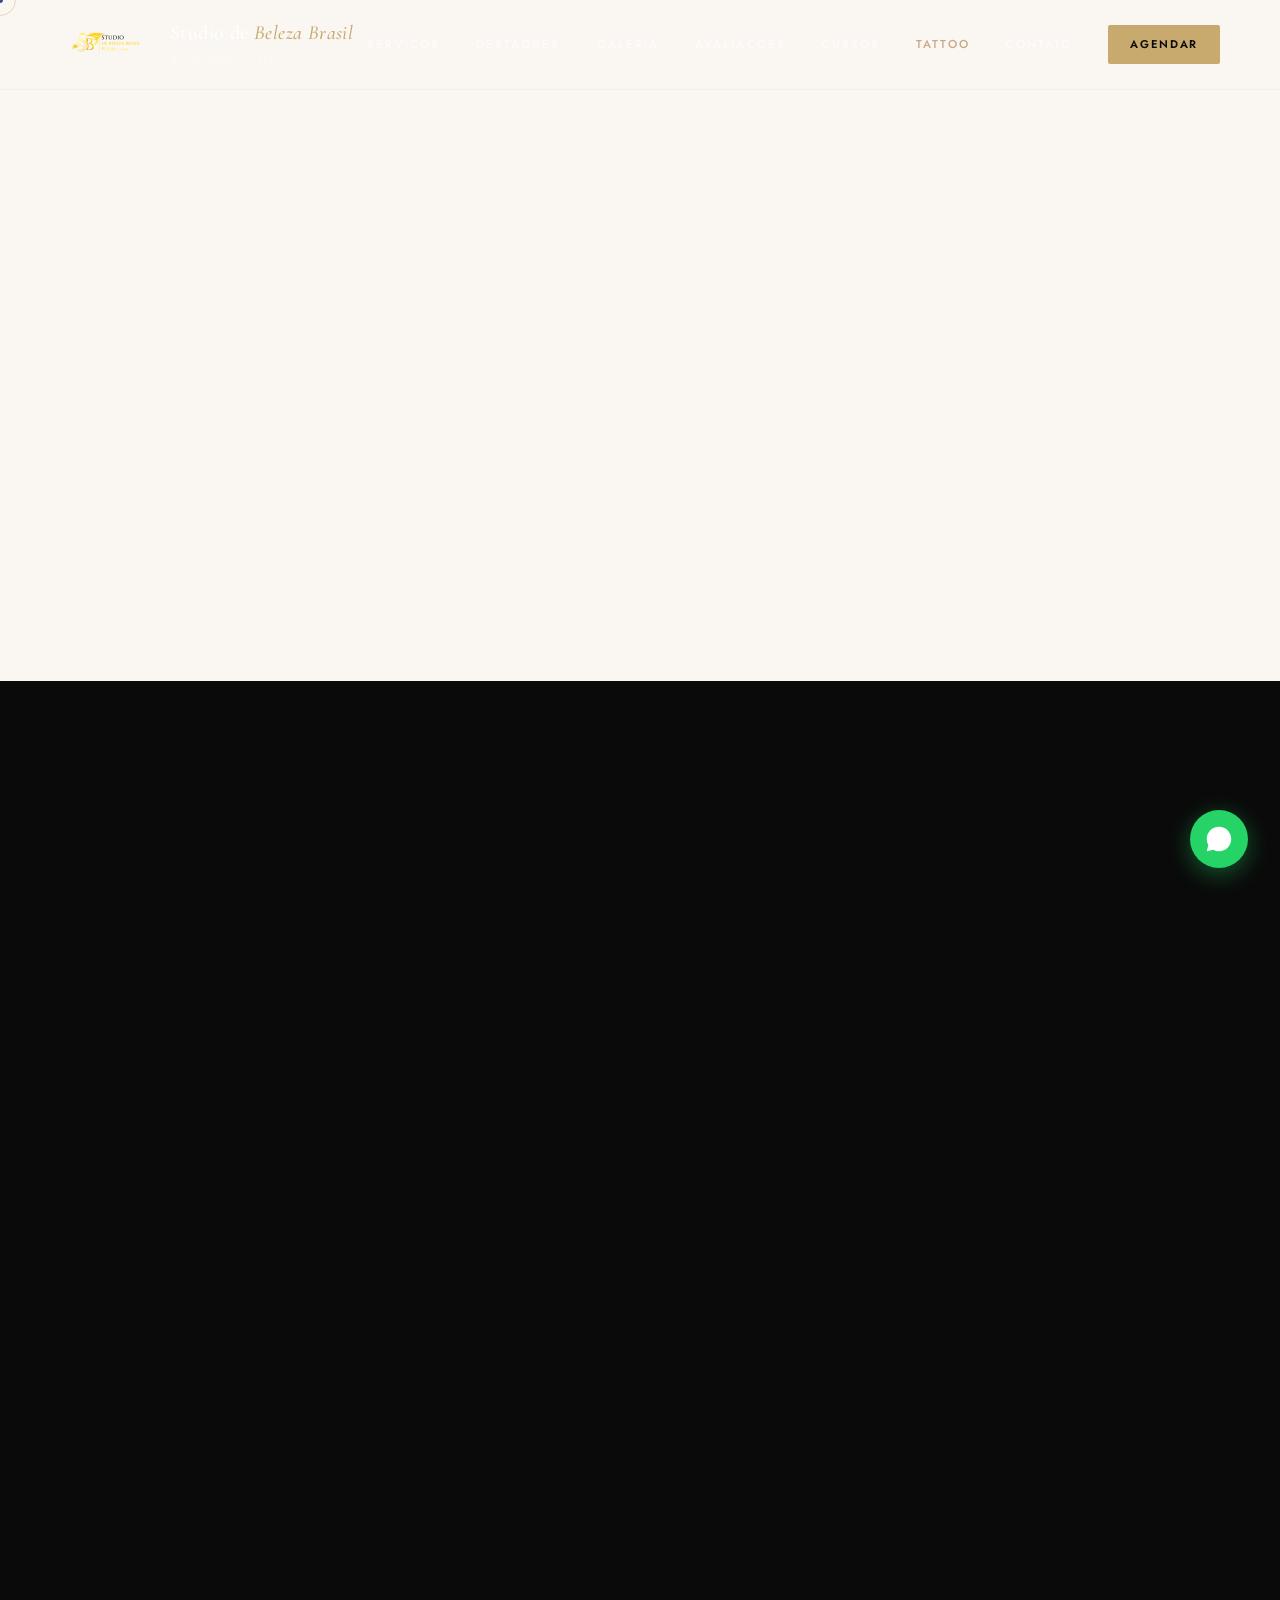
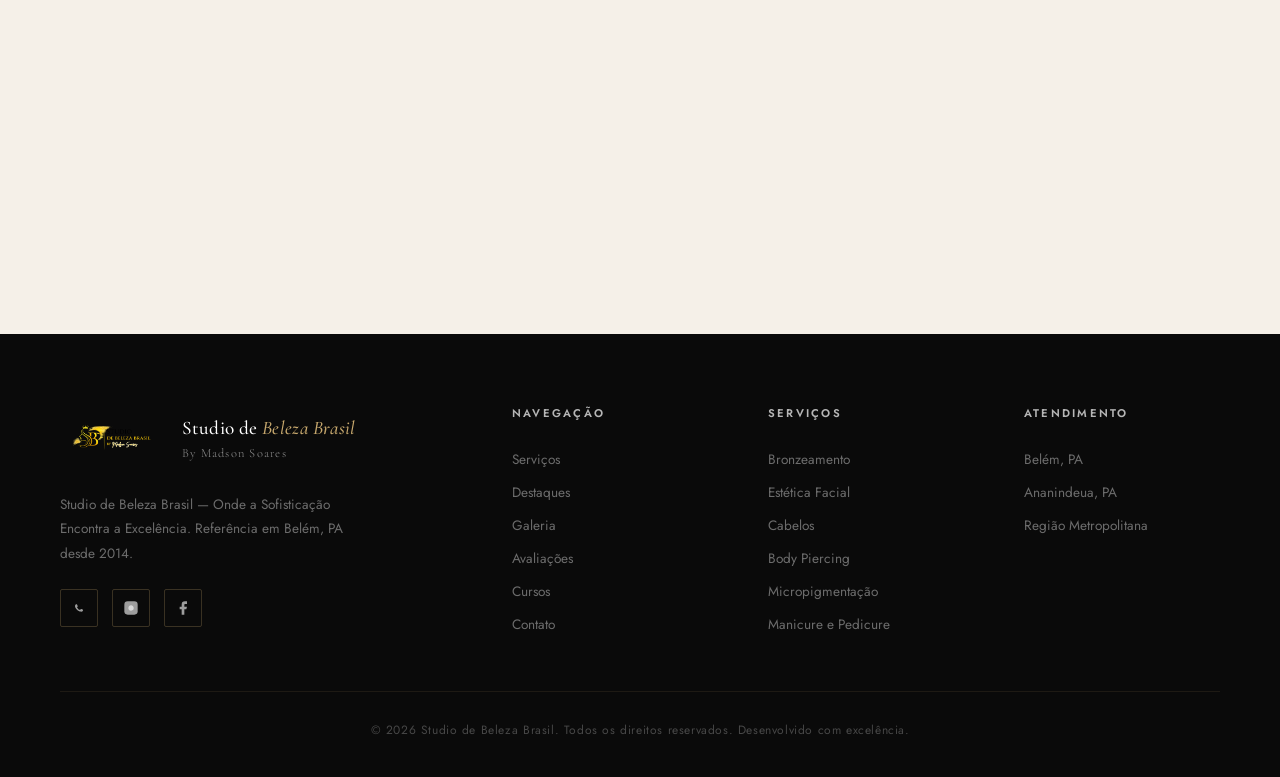
==== commit 68481a4d: "Add files via upload" ====
--- a/servicos.html
+++ b/servicos.html
@@ -1,559 +1,656 @@
-<!DOCTYPE html>
-<html lang="pt-BR">
-<head>
-<meta charset="UTF-8">
-<meta name="viewport" content="width=device-width, initial-scale=1.0">
-<meta name="description" content="Studio de Beleza Brasil — Referência em salão de beleza, estética e bronzeamento em Belém, PA. Pioneiros em bronzeamento masculino. Especialistas em harmonização facial, preenchimento labial, skinbooster e muito mais.">
-<title>Studio de Beleza Brasil | Salão, Bronze e Estética em Belém</title>
-<link rel="preconnect" href="https://fonts.googleapis.com">
-<link rel="preconnect" href="https://fonts.gstatic.com" crossorigin>
-<link href="https://fonts.googleapis.com/css2?family=Cormorant+Garamond:ital,wght@0,300;0,400;0,500;0,600;1,300;1,400;1,500&family=Jost:wght@200;300;400;500;600&display=swap" rel="stylesheet">
-  <!-- CSS -->
-  <link rel="stylesheet" href="assets/css/styles.css">
-
-  <!-- Open Graph -->
-  <meta property="og:title" content="Studio de Beleza Brasil | Salão, Bronze e Estética em Belém">
-  <meta property="og:description" content="Referência em salão de beleza, estética e bronzeamento em Belém, PA. Especialistas em harmonização facial, preenchimento labial, bronzeamento masculino e feminino.">
-  <meta property="og:image" content="https://cdn.jsdelivr.net/gh/Meckai/SBB@main/assets/img/log-bg.png">
-  <meta property="og:url" content="https://sbbbelem.vercel.app">
-  <meta property="og:type" content="website">
-  <meta property="og:locale" content="pt_BR">
-
-  <!-- Twitter Card -->
-  <meta name="twitter:card" content="summary_large_image">
-  <meta name="twitter:title" content="Studio de Beleza Brasil | Salão, Bronze e Estética em Belém">
-  <meta name="twitter:description" content="Referência em salão de beleza, estética e bronzeamento em Belém, PA.">
-  <meta name="twitter:image" content="https://cdn.jsdelivr.net/gh/Meckai/SBB@main/assets/img/log-bg.png">
-
-  <!-- Canonical -->
-  <link rel="canonical" href="https://sbbbelem.vercel.app">
-
-  <!-- Favicon -->
-  <link rel="icon" href="data:image/svg+xml,<svg xmlns='http://www.w3.org/2000/svg' viewBox='0 0 100 100'><text y='75' font-size='75' font-family='serif'>✨</text></svg>">
-
-  <!-- Robots -->
-  <meta name="robots" content="index, follow">
-
-  <!-- Google tag (gtag.js) -->
-  <script async src="https://www.googletagmanager.com/gtag/js?id=G-CTC2VRV0Y6"></script>
-    <!-- JSON-LD Schema -->
-  <script type="application/ld+json">
-  {
-    "@context": "https://schema.org",
-    "@type": "BeautySalon",
-    "name": "Studio de Beleza Brasil",
-    "url": "https://sbbbelem.vercel.app",
-    "telephone": "+5591981172525",
-    "address": {
-      "@type": "PostalAddress",
-      "streetAddress": "Conjunto Panorama XXI, Quadra 8, Casa 1 – Mangueirão",
-      "addressLocality": "Belém",
-      "addressRegion": "PA",
-      "postalCode": "66645-120",
-      "addressCountry": "BR"
-    },
-    "openingHours": [
-      "Su 07:30-18:00",
-      "Mo 07:30-18:00",
-      "We 07:30-18:00",
-      "Th 07:30-18:00",
-      "Fr 07:30-18:00",
-      "Sa 07:00-18:00"
-    ],
-    "priceRange": "$$",
-    "image": "https://cdn.jsdelivr.net/gh/Meckai/SBB@main/assets/img/log-bg.png",
-    "sameAs": [
-      "https://www.instagram.com/studiodebelezabrasil",
-      "https://www.facebook.com/studiodebelezabrasilbymadsonsoares"
-    ]
-  }
-  </script>
-
-</head>
-<body>
-
-<!-- CURSOR -->
-<div class="cursor" id="cursor"></div>
-<div class="cursor-ring" id="cursor-ring"></div>
-
-<main>
-  <!-- HEADER -->
-<header id="header">
-  <div class="header-inner">
-    <a href="#home" class="logo-wrap">
-      <img src="https://raw.githubusercontent.com/Meckai/SBB/main/log-bg.png" alt="Studio de Beleza Brasil By Madson Soares" class="logo-img">
-      <span class="logo-text">Studio de <span>Beleza Brasil</span><br><small style="font-size:.65em;font-weight:300;color:rgba(255,255,255,.6);letter-spacing:.1em">By Madson Soares</small></span>
-    </a>
-    <nav id="nav">
-      <a href="#servicos" class="nav-link">Serviços</a>
-      <a href="#destaques" class="nav-link">Destaques</a>
-      <a href="#galeria" class="nav-link">Galeria</a>
-      <a href="#depoimentos" class="nav-link">Avaliações</a>
-      <a href="#cursos" class="nav-link">Cursos</a>
-      <a href="#contato" class="nav-link">Contato</a>
-      <a href="https://wa.me/5591981172525?text=Ol%C3%A1!%20Gostaria%20de%20agendar%20um%20hor%C3%A1rio." target="_blank" rel="noopener" class="nav-cta">Agendar</a>
-    </nav>
-    <button class="mobile-btn" id="mobile-btn" aria-label="Menu">
-      <span></span><span></span><span></span>
-    </button>
-  </div>
-</header>
-
-<!-- HERO -->
-<section class="hero" id="home">
-  <video class="hero-video" id="heroVideo" autoplay muted loop playsinline preload="auto">
-    <source src="hero.mp4" type="video/mp4">
-  </video>
-  <div class="hero-overlay"></div>
-  <div class="hero-content">
-    <span class="hero-eyebrow">Belém, Pará — Desde 2014</span>
-    <h1>A Referência em<br><em>Beleza e Estética</em><br>em Belém</h1>
-    <p class="hero-sub">Dez anos de excelência, sofisticação e transformação.<br>Madson Soares traz o padrão internacional para Belém.</p>
-    <div class="hero-badges">
-      <span class="hero-badge">Pioneiros em Bronzeamento Masculino</span>
-      <span class="hero-badge">LGBTQIA+ Friendly</span>
-      <span class="hero-badge">Estética Avançada</span>
-    </div>
-    <div class="hero-btns">
-      <a href="https://wa.me/5591981172525?text=Ol%C3%A1!%20Gostaria%20de%20agendar%20um%20hor%C3%A1rio." target="_blank" rel="noopener" class="btn-primary">
-        <svg width="18" height="18" viewBox="0 0 24 24" fill="currentColor"><path d="M17.472 14.382c-.297-.149-1.758-.867-2.03-.967-.273-.099-.471-.148-.67.15-.197.297-.767.966-.94 1.164-.173.199-.347.223-.644.075-.297-.15-1.255-.463-2.39-1.475-.883-.788-1.48-1.761-1.653-2.059-.173-.297-.018-.458.13-.606.134-.133.298-.347.446-.52.149-.174.198-.298.298-.497.099-.198.05-.371-.025-.52-.075-.149-.669-1.612-.916-2.207-.242-.579-.487-.5-.669-.51-.173-.008-.371-.01-.57-.01-.198 0-.52.074-.792.372-.272.297-1.04 1.016-1.04 2.479 0 1.462 1.065 2.875 1.213 3.074.149.198 2.096 3.2 5.077 4.487.709.306 1.262.489 1.694.625.712.227 1.36.195 1.871.118.571-.085 1.758-.719 2.006-1.413.248-.694.248-1.289.173-1.413-.074-.124-.272-.198-.57-.347z"/><path d="M5.625 17.812l.325 1.887c.088.513.559.855 1.065.788.317-.042.608-.2.82-.443l1.57-1.849a.862.862 0 0 1 .66-.31h5.855a5.25 5.25 0 0 0 5.25-5.25v-3.75A5.25 5.25 0 0 0 15.915 3.5H8.085A5.25 5.25 0 0 0 2.835 8.75v3.75a5.236 5.236 0 0 0 2.79 4.622z"/></svg>
-        Agendar via WhatsApp
-      </a>
-      <a href="#servicos" class="btn-secondary">Conhecer Serviços</a>
-    </div>
-  </div>
-  <div class="hero-scroll">
-    <span>Rolar</span>
-    <div class="scroll-line"></div>
-  </div>
-</section>
-
-<!-- NÚMEROS -->
-<section class="numeros fade-up" id="numeros">
-  <div class="numeros-grid">
-    <div class="numero-item">
-      <span class="numero-val">10+</span>
-      <span class="numero-label">Anos de Experiência</span>
-    </div>
-    <div class="numero-item">
-      <span class="numero-val">4.8</span>
-      <span class="numero-label">Nota no Google</span>
-    </div>
-    <div class="numero-item">
-      <span class="numero-val">50+</span>
-      <span class="numero-label">Avaliações Recentes</span>
-    </div>
-    <div class="numero-item">
-      <span class="numero-val">15+</span>
-      <span class="numero-label">Serviços Disponíveis</span>
-    </div>
-  </div>
-</section>
-
-<!-- SOBRE -->
-<!-- SERVIÇOS -->
-<section class="servicos" id="servicos">
-  <div class="section-header fade-up">
-    <span class="section-eyebrow">O que oferecemos</span>
-    <h2>Nossos <em>Serviços</em></h2>
-    <p>Excelência em cada detalhe, do atendimento ao resultado final</p>
-  </div>
-  <div class="servicos-grid">
-    <div class="servico-card fade-up">
-      <img src="assets/img/servico-1.jpg" alt="Bronzeamento Masculino" class="servico-bg">
-      <div class="servico-overlay"></div>
-      <div class="servico-content">
-        <span class="servico-num">01</span>
-        <h3>Bronzeamento Masculino</h3>
-        <p class="servico-desc">Pioneiros em bronzeamento masculino em Belém. Técnicas personalizadas para realçar a musculatura com naturalidade e sofisticação.</p>
-        <ul class="servico-list-mini">
-          <li>Bronzeamento Natural</li>
-          <li>Bronzeamento Artificial</li>
-          <li>Esfoliação Corporal</li>
-          <li>Montagem na Fita</li>
-          <li>Banho de Lua</li>
-        </ul>
-      </div>
-    </div>
-    <div class="servico-card fade-up">
-      <img src="assets/img/servico-2.jpg" alt="Bronzeamento Feminino" class="servico-bg">
-      <div class="servico-overlay"></div>
-      <div class="servico-content">
-        <span class="servico-num">02</span>
-        <h3>Bronzeamento Feminino</h3>
-        <p class="servico-desc">Harmonização corporal que realça as curvas naturais. Bronzeado uniforme, duradouro e que transmite confiança e elegância.</p>
-        <ul class="servico-list-mini">
-          <li>Bronzeamento Natural</li>
-          <li>Bronzeamento Artificial</li>
-          <li>Esfoliação com Massagem</li>
-          <li>Banho de Lua</li>
-        </ul>
-      </div>
-    </div>
-    <div class="servico-card fade-up">
-      <img src="assets/img/servico-3.jpg" alt="Estética Facial" class="servico-bg">
-      <div class="servico-overlay"></div>
-      <div class="servico-content">
-        <span class="servico-num">03</span>
-        <h3>Estética Facial</h3>
-        <p class="servico-desc">Procedimentos avançados de harmonização e rejuvenescimento com técnicas de ponta e resultados naturais.</p>
-        <ul class="servico-list-mini">
-          <li>Harmonização Facial</li>
-          <li>Preenchimento Labial</li>
-          <li>Rinomodelação</li>
-          <li>Skinbooster</li>
-          <li>Microagulhamento</li>
-          <li>Botox Facial</li>
-        </ul>
-      </div>
-    </div>
-    <div class="servico-card fade-up">
-      <img src="assets/img/servico-4.jpg" alt="Salão de Cabelos" class="servico-bg">
-      <div class="servico-overlay"></div>
-      <div class="servico-content">
-        <span class="servico-num">04</span>
-        <h3>Cabelos</h3>
-        <p class="servico-desc">Profissionais certificados, produtos premium e técnicas modernas para transformar seu visual.</p>
-        <ul class="servico-list-mini">
-          <li>Corte e Escova Progressiva</li>
-          <li>Hidratação e Reconstrução</li>
-          <li>Mechas e Coloração</li>
-          <li>MegaHair</li>
-          <li>Botox Capilar</li>
-          <li>Tranças e Dreadlocks</li>
-        </ul>
-      </div>
-    </div>
-    <div class="servico-card fade-up">
-      <img src="assets/img/servico-5.jpg" alt="Piercing" class="servico-bg">
-      <div class="servico-overlay"></div>
-      <div class="servico-content">
-        <span class="servico-num">05</span>
-        <h3>Body Piercing</h3>
-        <p class="servico-desc">Aplicações profissionais e seguras realizadas com equipamentos esterilizados e materiais de alta qualidade.</p>
-        <ul class="servico-list-mini">
-          <li>Orelha e Nariz</li>
-          <li>Umbigo e Sobrancelha</li>
-          <li>Lábios</li>
-          <li>Outros piercings</li>
-        </ul>
-      </div>
-    </div>
-    <div class="servico-card fade-up">
-      <img src="assets/img/servico-6.jpg" alt="Beleza e Bem-estar" class="servico-bg">
-      <div class="servico-overlay"></div>
-      <div class="servico-content">
-        <span class="servico-num">06</span>
-        <h3>Beleza e Bem-estar</h3>
-        <p class="servico-desc">Serviços completos para seu cuidado pessoal e bem-estar, do design de sobrancelhas à maquiagem de noivas.</p>
-        <ul class="servico-list-mini">
-          <li>Manicure e Pedicure</li>
-          <li>Micropigmentação</li>
-          <li>Design de Sobrancelhas</li>
-          <li>Alongamento de Cílios</li>
-          <li>Maquiagem e Depilação</li>
-          <li>Massagens</li>
-        </ul>
-      </div>
-    </div>
-  </div>
-</section>
-
-<!-- DESTAQUES -->
-<section class="destaques" id="destaques">
-  <div class="section-header fade-up">
-    <span class="section-eyebrow">Especialidades</span>
-    <h2>Destaques <em>do Studio</em></h2>
-    <p>Procedimentos que nos tornaram referência em Belém</p>
-  </div>
-  <div class="dest-grid fade-up">
-    <div class="dest-card">
-      <img src="assets/img/destaque-1.jpg" alt="Bronzeamento" class="dest-img">
-      <div class="dest-overlay"></div>
-      <span class="dest-label">Pioneiros</span>
-      <div class="dest-content">
-        <h3>Bronzeamento Masculino Premium</h3>
-        <p>Os primeiros em Belém a oferecer bronzeamento especializado para o público masculino. Técnicas seguras e resultados naturais.</p>
-      </div>
-    </div>
-    <div class="dest-card">
-      <img src="assets/img/destaque-2.jpg" alt="Preenchimento Labial" class="dest-img">
-      <div class="dest-overlay"></div>
-      <span class="dest-label">Popular</span>
-      <div class="dest-content">
-        <h3>Preenchimento Labial</h3>
-        <p>Realce a beleza natural dos seus lábios com técnicas harmônicas e resultados sofisticados.</p>
-      </div>
-    </div>
-    <div class="dest-card">
-      <img src="assets/img/destaque-3.jpg" alt="Skinbooster" class="dest-img">
-      <div class="dest-overlay"></div>
-      <span class="dest-label">Avançado</span>
-      <div class="dest-content">
-        <h3>Skinbooster</h3>
-        <p>Hidratação profunda e rejuvenescimento com tecnologia de ponta para uma pele radiante.</p>
-      </div>
-    </div>
-  </div>
-</section>
-
-<!-- GALERIA -->
-<section class="galeria" id="galeria">
-  <div class="section-header fade-up">
-    <span class="section-eyebrow">Portfólio</span>
-    <h2>Galeria de <em>Resultados</em></h2>
-    <p>Transformações reais que falam por si</p>
-  </div>
-  <div class="galeria-tabs fade-up">
-    <button class="gtab active" data-filter="all">Todos</button>
-    <button class="gtab" data-filter="bronze">Bronzeamento</button>
-    <button class="gtab" data-filter="estetica">Estética</button>
-    <button class="gtab" data-filter="espaco">Espaço</button>
-    <button class="gtab" data-filter="piercing">Piercing</button>
-  </div>
-  <div class="galeria-grid fade-up">
-    <div class="gitem" data-category="bronze"><img src="assets/img/galeria-01.jpg" alt="Bronzeamento"></div>
-    <div class="gitem" data-category="bronze"><img src="assets/img/galeria-02.jpg" alt="Bronzeamento"></div>
-    <div class="gitem" data-category="bronze"><img src="assets/img/galeria-03.jpg" alt="Bronzeamento"></div>
-    <div class="gitem" data-category="bronze"><img src="assets/img/galeria-04.jpg" alt="Bronzeamento"></div>
-    <div class="gitem" data-category="bronze"><img src="assets/img/galeria-05.jpg" alt="Bronzeamento"></div>
-    <div class="gitem" data-category="bronze"><img src="assets/img/galeria-06.jpg" alt="Bronzeamento"></div>
-    <div class="gitem" data-category="bronze"><img src="assets/img/galeria-07.jpg" alt="Bronzeamento"></div>
-    <div class="gitem" data-category="bronze"><img src="assets/img/galeria-08.jpg" alt="Bronzeamento"></div>
-    <div class="gitem" data-category="estetica"><img src="assets/img/galeria-09.jpg" alt="Preenchimento Labial"></div>
-    <div class="gitem" data-category="estetica"><img src="assets/img/galeria-10.jpg" alt="Skinbooster"></div>
-    <div class="gitem" data-category="estetica"><img src="assets/img/galeria-11.jpg" alt="Remoção de Sinais"></div>
-    <div class="gitem" data-category="espaco"><img src="assets/img/galeria-12.jpg" alt="Espaço"></div>
-    <div class="gitem" data-category="espaco"><img src="assets/img/galeria-13.jpg" alt="Espaço"></div>
-    <div class="gitem" data-category="espaco"><img src="assets/img/galeria-14.jpg" alt="Espaço"></div>
-    <div class="gitem" data-category="espaco"><img src="assets/img/galeria-15.jpg" alt="Salão"></div>
-    <div class="gitem" data-category="espaco"><img src="assets/img/galeria-16.jpg" alt="Salão"></div>
-    <div class="gitem" data-category="piercing"><img src="assets/img/galeria-17.jpg" alt="Piercing"></div>
-    <div class="gitem" data-category="piercing"><img src="assets/img/galeria-18.jpg" alt="Piercing"></div>
-    <div class="gitem" data-category="bronze"><img src="assets/img/galeria-19.jpg" alt="Bronzeamento"></div>
-    <div class="gitem" data-category="bronze"><img src="assets/img/galeria-20.jpg" alt="Bronzeamento"></div>
-  </div>
-</section>
-
-<!-- DEPOIMENTOS -->
-<section class="depoimentos" id="depoimentos">
-  <div class="section-header fade-up">
-    <span class="section-eyebrow">Avaliações Google</span>
-    <h2>O que dizem <em>nossos clientes</em></h2>
-    <p>4.8 estrelas — avaliações reais de quem confia em nós</p>
-  </div>
-  <div class="dep-track-wrap fade-up">
-    <div class="dep-fade-l"></div>
-    <div class="dep-track" id="depTrack">
-      <div class="dep-card">
-        <div class="dep-stars">★★★★★</div>
-        <p class="dep-text">"Sou cliente do Studio de Beleza Brasil desde o início, há mais de 10 anos, e posso dizer com toda certeza: é um lugar de excelência."</p>
-        <div class="dep-author">Josy Daniely</div>
-        <div class="dep-time">Há 7 dias</div>
-      </div>
-      <div class="dep-card">
-        <div class="dep-stars">★★★★★</div>
-        <p class="dep-text">"Madson e Wellington excelentes profissionais, equipe qualificada, espaço humanizado e agradável."</p>
-        <div class="dep-author">Kelen Regina</div>
-        <div class="dep-time">Há 2 dias</div>
-      </div>
-      <div class="dep-card">
-        <div class="dep-stars">★★★★★</div>
-        <p class="dep-text">"Excelentes profissionais e procedimentos, nota 1000 para tudo que o Madson e Wellington fazem no Studio de Beleza Brasil!"</p>
-        <div class="dep-author">Andrea Reis</div>
-        <div class="dep-time">Há 2 dias</div>
-      </div>
-      <div class="dep-card">
-        <div class="dep-stars">★★★★★</div>
-        <p class="dep-text">"O melhor Studio de beleza, onde eu confio em todos os procedimentos, sou cliente assídua e recomendo sempre."</p>
-        <div class="dep-author">Silvia Martins</div>
-        <div class="dep-time">Há 4 dias</div>
-      </div>
-      <div class="dep-card">
-        <div class="dep-stars">★★★★★</div>
-        <p class="dep-text">"Studio é completo... atendimento personalizado, profissionais excelentes. Tudo que você procura de estética encontra lá, em só um lugar."</p>
-        <div class="dep-author">Aline Oliveira</div>
-        <div class="dep-time">Há 5 dias</div>
-      </div>
-      <div class="dep-card">
-        <div class="dep-stars">★★★★★</div>
-        <p class="dep-text">"Foi uma experiência espetacular, conheci o espaço onde tive o prazer de desfrutar de uma das melhores massagens que já tive."</p>
-        <div class="dep-author">Denis Lobo</div>
-        <div class="dep-time">Há 4 dias</div>
-      </div>
-      <div class="dep-card">
-        <div class="dep-stars">★★★★★</div>
-        <p class="dep-text">"Ambiente maravilhoso, acolhedor, profissionais maravilhosos. Já conheço o espaço há alguns anos, não troco por outro. Super recomendo."</p>
-        <div class="dep-author">Lilian Borgesbandeira</div>
-        <div class="dep-time">Há 4 dias</div>
-      </div>
-      <div class="dep-card">
-        <div class="dep-stars">★★★★★</div>
-        <p class="dep-text">"Minha experiência foi maravilhosa. O Bronze Brasil é top, o atendimento é maravilhoso, você fica super confortável. Super recomendo."</p>
-        <div class="dep-author">Fernanda Lima</div>
-        <div class="dep-time">Há 2 dias</div>
-      </div>
-      <div class="dep-card">
-        <div class="dep-stars">★★★★★</div>
-        <p class="dep-text">"Bronzeamento de respeito, ótimo atendimento, lugar discreto e com uma qualidade maravilhosa."</p>
-        <div class="dep-author">Sanderly Braga</div>
-        <div class="dep-time">Nov 2024</div>
-      </div>
-      <div class="dep-card">
-        <div class="dep-stars">★★★★★</div>
-        <p class="dep-text">"Sempre muito bom! Excelente atendimento com profissionais qualificados."</p>
-        <div class="dep-author">Teacher Edilene</div>
-        <div class="dep-time">Há 19 horas</div>
-      </div>
-      <div class="dep-card">
-        <div class="dep-stars">★★★★★</div>
-        <p class="dep-text">"Melhores profissionais já encontrados em Belém."</p>
-        <div class="dep-author">Fagner Maués</div>
-        <div class="dep-time">Há 4 dias</div>
-      </div>
-      <div class="dep-card">
-        <div class="dep-stars">★★★★★</div>
-        <p class="dep-text">"MELHOR LUGAR QUE EXISTE. Atendimento excelente, ambiente incrível e você sai irreconhecível. Estou com a autoestima alta em me ver na minha melhor versão."</p>
-        <div class="dep-author">Solartech Nascer</div>
-        <div class="dep-time">Fev 2025</div>
-      </div>
-    </div>
-    <div class="dep-fade-r"></div>
-  </div>
-</section>
-
-<!-- CURSOS -->
-<section class="cursos" id="cursos">
-  <div class="section-header fade-up">
-    <span class="section-eyebrow">Formação Profissional</span>
-    <h2>Nossos <em>Cursos</em></h2>
-  </div>
-  <div class="cursos-coming fade-up">
-    <span class="big-text">Em Breve</span>
-    <p>Estamos preparando programas de formação em bronzeamento, micropigmentação e body piercing. Deixe seu contato para ser avisado em primeira mão.</p>
-    <form id="notifyForm" onsubmit="handleNotifySubmit(event)">
-      <input type="email" placeholder="Seu melhor e-mail" required>
-      <button type="submit">Avisar-me</button>
-    </form>
-  </div>
-</section>
-
-<!-- CONTATO -->
-<section class="contato" id="contato">
-  <div class="contato-inner">
-    <div>
-      <div class="section-header fade-up">
-        <span class="section-eyebrow">Fale Conosco</span>
-        <h2>Entre em <em>Contato</em></h2>
-      </div>
-      <div class="contato-item fade-up">
-        <div class="contato-icon">
-          <svg viewBox="0 0 24 24"><path d="M12 2C8.13 2 5 5.13 5 9c0 5.25 7 13 7 13s7-7.75 7-13c0-3.87-3.13-7-7-7zm0 9.5c-1.38 0-2.5-1.12-2.5-2.5s1.12-2.5 2.5-2.5 2.5 1.12 2.5 2.5-1.12 2.5-2.5 2.5z"/></svg>
-        </div>
-        <div>
-          <div class="contato-label">Endereço</div>
-          <div class="contato-val">Conjunto Panorama XXI, Quadra 8, Casa 1<br>Coqueiro, Belém — PA, 67113-345</div>
-        </div>
-      </div>
-      <div class="contato-item fade-up">
-        <div class="contato-icon">
-          <svg viewBox="0 0 24 24"><path d="M6.62 10.79c1.44 2.83 3.76 5.14 6.59 6.59l2.2-2.2c.27-.27.67-.36 1.02-.24 1.12.37 2.33.57 3.57.57.55 0 1 .45 1 1V20c0 .55-.45 1-1 1-9.39 0-17-7.61-17-17 0-.55.45-1 1-1h3.5c.55 0 1 .45 1 1 0 1.25.2 2.45.57 3.57.11.35.03.74-.25 1.02l-2.2 2.2z"/></svg>
-        </div>
-        <div>
-          <div class="contato-label">WhatsApp / Telefone</div>
-          <div class="contato-val"><a href="https://wa.me/5591981172525" target="_blank" rel="noopener">(91) 98117-2525</a></div>
-        </div>
-      </div>
-      <div class="contato-item fade-up">
-        <div class="contato-icon">
-          <svg viewBox="0 0 24 24"><rect x="2" y="2" width="20" height="20" rx="5" ry="5"/><path d="M16 11.37A4 4 0 1 1 12.63 8 4 4 0 0 1 16 11.37z"/><line x1="17.5" y1="6.5" x2="17.51" y2="6.5"/></svg>
-        </div>
-        <div>
-          <div class="contato-label">Instagram</div>
-          <div class="contato-val"><a href="https://www.instagram.com/studiodebelezabrasil" target="_blank" rel="noopener">@studiodebelezabrasil</a></div>
-        </div>
-      </div>
-      <div class="horarios fade-up">
-        <h4>Horários de Funcionamento</h4>
-        <div class="horario-row"><span class="horario-dia">Domingo</span><span class="horario-hora">07:30 – 18:00</span></div>
-        <div class="horario-row"><span class="horario-dia">Segunda-feira</span><span class="horario-hora">07:30 – 18:00</span></div>
-        <div class="horario-row"><span class="horario-dia">Terça-feira</span><span class="horario-fecha">Fechado</span></div>
-        <div class="horario-row"><span class="horario-dia">Quarta-feira</span><span class="horario-hora">07:30 – 18:00</span></div>
-        <div class="horario-row"><span class="horario-dia">Quinta-feira</span><span class="horario-hora">07:30 – 18:00</span></div>
-        <div class="horario-row"><span class="horario-dia">Sexta-feira</span><span class="horario-hora">07:30 – 18:00</span></div>
-        <div class="horario-row"><span class="horario-dia">Sábado</span><span class="horario-hora">07:00 – 18:00</span></div>
-      </div>
-    </div>
-    <div class="mapa-wrap fade-up">
-      <iframe
-        src="https://www.google.com/maps/embed?pb=!1m18!1m12!1m3!1d3989.254!2d-48.4342!3d-1.3654!2m3!1f0!2f0!3f0!3m2!1i1024!2i768!4f13.1!3m3!1m2!1s0x92a48f3b7db56b7b%3A0x7a6d0a0a0a0a0a0a!2sConjunto%20Panorama%20XXI%2C%20Bel%C3%A9m%20-%20PA!5e0!3m2!1spt-BR!2sbr!4v1234567890"
-        allowfullscreen="" loading="lazy"
-        referrerpolicy="no-referrer-when-downgrade"
-        title="Localização Studio de Beleza Brasil">
-      </iframe>
-    </div>
-  </div>
-</section>
-
-
-  </main>
-  <!-- FOOTER -->
-<footer>
-  <div class="footer-top">
-    <div class="footer-brand">
-      <a href="#home" class="logo-wrap">
-        <img src="https://raw.githubusercontent.com/Meckai/SBB/main/log-bg.png" alt="Studio de Beleza Brasil By Madson Soares" class="logo-img" style="height:56px;">
-        <span class="logo-text">Studio de <span>Beleza Brasil</span><br><small style="font-size:.65em;font-weight:300;color:rgba(255,255,255,.55);letter-spacing:.1em">By Madson Soares</small></span>
-      </a>
-      <p>Studio de Beleza Brasil — Onde a Sofisticação Encontra a Excelência. Referência em Belém, PA desde 2014.</p>
-      <div class="footer-socials">
-        <a href="https://wa.me/5591981172525" target="_blank" rel="noopener" class="fsocial" aria-label="WhatsApp">
-          <svg viewBox="0 0 24 24"><path d="M17.472 14.382c-.297-.149-1.758-.867-2.03-.967-.273-.099-.471-.148-.67.15-.197.297-.767.966-.94 1.164-.173.199-.347.223-.644.075-.297-.15-1.255-.463-2.39-1.475-.883-.788-1.48-1.761-1.653-2.059-.173-.297-.018-.458.13-.606.134-.133.298-.347.446-.52.149-.174.198-.298.298-.497.099-.198.05-.371-.025-.52-.075-.149-.669-1.612-.916-2.207-.242-.579-.487-.5-.669-.51-.173-.008-.371-.01-.57-.01-.198 0-.52.074-.792.372-.272.297-1.04 1.016-1.04 2.479 0 1.462 1.065 2.875 1.213 3.074.149.198 2.096 3.2 5.077 4.487.709.306 1.262.489 1.694.625.712.227 1.36.195 1.871.118.571-.085 1.758-.719 2.006-1.413.248-.694.248-1.289.173-1.413-.074-.124-.272-.198-.57-.347z"/></svg>
-        </a>
-        <a href="https://www.instagram.com/studiodebelezabrasil" target="_blank" rel="noopener" class="fsocial" aria-label="Instagram">
-          <svg viewBox="0 0 24 24"><rect x="2" y="2" width="20" height="20" rx="5" ry="5"/><path d="M16 11.37A4 4 0 1 1 12.63 8 4 4 0 0 1 16 11.37z"/><line x1="17.5" y1="6.5" x2="17.51" y2="6.5"/></svg>
-        </a>
-        <a href="https://www.facebook.com/studiodebelezabrasilbymadsonsoares" target="_blank" rel="noopener" class="fsocial" aria-label="Facebook">
-          <svg viewBox="0 0 24 24"><path d="M18 2h-3a5 5 0 0 0-5 5v3H7v4h3v8h4v-8h3l1-4h-4V7a1 1 0 0 1 1-1h3z"/></svg>
-        </a>
-      </div>
-    </div>
-    <div class="footer-col">
-      <h5>Navegação</h5>
-      <a href="#servicos">Serviços</a>
-      <a href="#destaques">Destaques</a>
-      <a href="#galeria">Galeria</a>
-      <a href="#depoimentos">Avaliações</a>
-      <a href="#cursos">Cursos</a>
-      <a href="#contato">Contato</a>
-    </div>
-    <div class="footer-col">
-      <h5>Serviços</h5>
-      <a href="#servicos">Bronzeamento</a>
-      <a href="#servicos">Estética Facial</a>
-      <a href="#servicos">Cabelos</a>
-      <a href="#servicos">Body Piercing</a>
-      <a href="#servicos">Micropigmentação</a>
-      <a href="#servicos">Manicure e Pedicure</a>
-    </div>
-    <div class="footer-col">
-      <h5>Atendimento</h5>
-      <a href="#">Belém, PA</a>
-      <a href="#">Ananindeua, PA</a>
-      <a href="#">Região Metropolitana</a>
-    </div>
-  </div>
-  <div class="footer-bottom">
-    <p>&copy; 2026 Studio de Beleza Brasil. Todos os direitos reservados. Desenvolvido com excelência.</p>
-  </div>
-</footer>
-
-<!-- WHATSAPP -->
-<a href="https://wa.me/5591981172525?text=Ol%C3%A1!%20Gostaria%20de%20agendar%20um%20hor%C3%A1rio." class="wa-float" target="_blank" rel="noopener" aria-label="Agendar via WhatsApp">
-  <svg viewBox="0 0 24 24"><path d="M17.472 14.382c-.297-.149-1.758-.867-2.03-.967-.273-.099-.471-.148-.67.15-.197.297-.767.966-.94 1.164-.173.199-.347.223-.644.075-.297-.15-1.255-.463-2.39-1.475-.883-.788-1.48-1.761-1.653-2.059-.173-.297-.018-.458.13-.606.134-.133.298-.347.446-.52.149-.174.198-.298.298-.497.099-.198.05-.371-.025-.52-.075-.149-.669-1.612-.916-2.207-.242-.579-.487-.5-.669-.51-.173-.008-.371-.01-.57-.01-.198 0-.52.074-.792.372-.272.297-1.04 1.016-1.04 2.479 0 1.462 1.065 2.875 1.213 3.074.149.198 2.096 3.2 5.077 4.487.709.306 1.262.489 1.694.625.712.227 1.36.195 1.871.118.571-.085 1.758-.719 2.006-1.413.248-.694.248-1.289.173-1.413-.074-.124-.272-.198-.57-.347zM12 1.5C6.201 1.5 1.5 6.201 1.5 12c0 1.862.487 3.61 1.34 5.122L1.5 22.5l5.522-1.322A10.454 10.454 0 0 0 12 22.5c5.799 0 10.5-4.701 10.5-10.5S17.799 1.5 12 1.5z"/></svg>
-</a>
-
-
-  <script src="assets/js/main.js" defer></script>
-</body>
-</html>
+<!DOCTYPE html>
+<html lang="pt-BR">
+
+<head>
+  <meta charset="UTF-8">
+  <meta name="viewport" content="width=device-width, initial-scale=1.0">
+  <meta name="description"
+    content="Studio de Beleza Brasil — Referência em salão de beleza, estética e bronzeamento em Belém, PA. Pioneiros em bronzeamento masculino. Especialistas em harmonização facial, preenchimento labial, skinbooster e muito mais.">
+  <!-- Preload da imagem crítica acima da dobra -->
+  <link rel="preload" as="image" href="assets/img/sobre-main.webp">
+  <title>Studio de Beleza Brasil | Salão, Bronze e Estética em Belém</title>
+  <link rel="preconnect" href="https://fonts.googleapis.com">
+  <link rel="preconnect" href="https://fonts.gstatic.com" crossorigin>
+  <link
+    href="https://fonts.googleapis.com/css2?family=Cormorant+Garamond:ital,wght@0,300;0,400;0,500;0,600;1,300;1,400;1,500&family=Jost:wght@200;300;400;500;600&display=swap"
+    rel="stylesheet">
+  <!-- CSS -->
+  <link rel="stylesheet" href="assets/css/styles.css">
+
+  <!-- Open Graph -->
+  <meta property="og:title" content="Studio de Beleza Brasil | Salão, Bronze e Estética em Belém">
+  <meta property="og:description"
+    content="Referência em salão de beleza, estética e bronzeamento em Belém, PA. Especialistas em harmonização facial, preenchimento labial, bronzeamento masculino e feminino.">
+  <meta property="og:image" content="https://studiobelezabrasil.vercel.app/assets/img/log-bg.webp">
+  <meta property="og:url" content="https://studiobelezabrasil.vercel.app/servicos.html">
+  <meta property="og:type" content="website">
+  <meta property="og:locale" content="pt_BR">
+
+  <!-- Twitter Card -->
+  <meta name="twitter:card" content="summary_large_image">
+  <meta name="twitter:title" content="Studio de Beleza Brasil | Salão, Bronze e Estética em Belém">
+  <meta name="twitter:description" content="Referência em salão de beleza, estética e bronzeamento em Belém, PA.">
+  <meta name="twitter:image" content="https://studiobelezabrasil.vercel.app/assets/img/log-bg.webp">
+
+  <!-- Canonical -->
+  <link rel="canonical" href="https://studiobelezabrasil.vercel.app/servicos.html">
+
+  <!-- Favicon -->
+  <link rel="icon"
+    href="data:image/svg+xml,<svg xmlns='http://www.w3.org/2000/svg' viewBox='0 0 100 100'><text y='75' font-size='75' font-family='serif'>✨</text></svg>">
+
+  <!-- Robots -->
+  <meta name="robots" content="index, follow">
+
+  <!-- Google tag (gtag.js) -->
+  <script async src="https://www.googletagmanager.com/gtag/js?id=G-CTC2VRV0Y6"></script>
+  <script>
+    window.dataLayer = window.dataLayer || [];
+    function gtag(){dataLayer.push(arguments);}
+    gtag('js', new Date());
+    gtag('config', 'G-CTC2VRV0Y6');
+  </script>
+  <!-- JSON-LD Schema -->
+  <script type="application/ld+json">
+  {
+    "@context": "https://schema.org",
+    "@type": "BeautySalon",
+    "name": "Studio de Beleza Brasil",
+    "url": "https://studiobelezabrasil.vercel.app",
+    "telephone": "+5591981172525",
+    "address": {
+      "@type": "PostalAddress",
+      "streetAddress": "Conjunto Panorama XXI, Quadra 8, Casa 1",
+      "addressLocality": "Belém",
+      "addressRegion": "PA",
+      "postalCode": "67113-345",
+      "addressCountry": "BR"
+    },
+    "openingHours": [
+      "Su 07:30-18:00",
+      "Mo 07:30-18:00",
+      "We 07:30-18:00",
+      "Th 07:30-18:00",
+      "Fr 07:30-18:00",
+      "Sa 07:00-18:00"
+    ],
+    "priceRange": "$$",
+    "image": "https://studiobelezabrasil.vercel.app/assets/img/log-bg.webp",
+    "sameAs": [
+      "https://www.instagram.com/studiodebelezabrasil",
+      "https://www.facebook.com/studiodebelezabrasilbymadsonsoares",
+      "https://studiobelezabrasil.vercel.app"
+    ]
+  }
+  </script>
+
+</head>
+
+<body>
+
+  <!-- CURSOR -->
+  <div class="cursor" id="cursor"></div>
+  <div class="cursor-ring" id="cursor-ring"></div>
+
+  <main>
+    <!-- HEADER -->
+    <header id="header">
+      <div class="header-inner">
+        <a href="index.html" class="logo-wrap">
+          <img src="assets/img/log-bg.webp"
+            alt="Studio de Beleza Brasil By Madson Soares" class="logo-img">
+          <span class="logo-text">Studio de <span>Beleza Brasil</span><br><small
+              style="font-size:.65em;font-weight:300;color:rgba(255,255,255,.6);letter-spacing:.1em">By Madson
+              Soares</small></span>
+        </a>
+        <nav id="nav">
+          <a href="#servicos" class="nav-link">Serviços</a>
+          <a href="#destaques" class="nav-link">Destaques</a>
+          <a href="#galeria" class="nav-link">Galeria</a>
+          <a href="#depoimentos" class="nav-link">Avaliações</a>
+          <a href="#cursos" class="nav-link">Cursos</a>
+          <a href="tattoo.html" class="nav-link" style="color:#c8a882">Tattoo</a>
+          <a href="#contato" class="nav-link">Contato</a>
+          <a href="https://wa.me/5591981172525?text=Ol%C3%A1!%20Gostaria%20de%20agendar%20um%20hor%C3%A1rio."
+            target="_blank" rel="noopener" class="nav-cta">Agendar</a>
+        </nav>
+        <button class="mobile-btn" id="mobile-btn" aria-label="Menu">
+          <span></span><span></span><span></span>
+        </button>
+      </div>
+    </header>
+
+    <!-- SOBRE DESTAQUE -->
+    <section class="sobre-destaque" id="sobre">
+      <div class="sobre-bg"></div>
+      <div class="sobre-overlay"></div>
+      <div class="sobre-content fade-up">
+        <span class="sobre-eyebrow">Belém, Pará — Desde 2014</span>
+        <h1 class="sobre-title">A Referência Absoluta em Beleza e Estética</h1>
+        <p class="sobre-subtitle">Uma década transformando imagem em presença.<br>Sofisticação, técnica e resultado —
+          sem espaço para o comum.</p>
+        <p class="sobre-text">Madson Soares estabelece um novo padrão na estética em Belém, com atendimento exclusivo,
+          precisão nos detalhes e resultados que elevam sua imagem.</p>
+        <div class="sobre-badges">
+          <span class="sobre-badge">Pioneiros em Bronzeamento Masculino</span>
+          <span class="sobre-badge">Especialistas em Estética Avançada</span>
+          <span class="sobre-badge">Padrão Internacional de Qualidade</span>
+        </div>
+        <div class="sobre-btns">
+          <a href="https://wa.me/5591981172525?text=Ol%C3%A1!%20Gostaria%20de%20agendar%20um%20hor%C3%A1rio."
+            target="_blank" rel="noopener" class="btn-primary">
+            <svg width="18" height="18" viewBox="0 0 24 24" fill="currentColor">
+              <path
+                d="M17.472 14.382c-.297-.149-1.758-.867-2.03-.967-.273-.099-.471-.148-.67.15-.197.297-.767.966-.94 1.164-.173.199-.347.223-.644.075-.297-.15-1.255-.463-2.39-1.475-.883-.788-1.48-1.761-1.653-2.059-.173-.297-.018-.458.13-.606.134-.133.298-.347.446-.52.149-.174.198-.298.298-.497.099-.198.05-.371-.025-.52-.075-.149-.669-1.612-.916-2.207-.242-.579-.487-.5-.669-.51-.173-.008-.371-.01-.57-.01-.198 0-.52.074-.792.372-.272.297-1.04 1.016-1.04 2.479 0 1.462 1.065 2.875 1.213 3.074.149.198 2.096 3.2 5.077 4.487.709.306 1.262.489 1.694.625.712.227 1.36.195 1.871.118.571-.085 1.758-.719 2.006-1.413.248-.694.248-1.289.173-1.413-.074-.124-.272-.198-.57-.347z" />
+              <path
+                d="M5.625 17.812l.325 1.887c.088.513.559.855 1.065.788.317-.042.608-.2.82-.443l1.57-1.849a.862.862 0 0 1 .66-.31h5.855a5.25 5.25 0 0 0 5.25-5.25v-3.75A5.25 5.25 0 0 0 15.915 3.5H8.085A5.25 5.25 0 0 0 2.835 8.75v3.75a5.236 5.236 0 0 0 2.79 4.622z" />
+            </svg>
+            Iniciar minha transformação
+          </a>
+          <a href="#servicos" class="btn-secondary">Explorar procedimentos</a>
+        </div>
+      </div>
+    </section>
+
+    <!-- NÚMEROS -->
+    <section class="numeros fade-up" id="numeros">
+      <div class="numeros-grid">
+        <div class="numero-item">
+          <span class="numero-val">+10 <small>anos</small></span>
+          <span class="numero-label">de experiência consolidada</span>
+        </div>
+        <div class="numero-item">
+          <span class="numero-val">4.8<small>★</small></span>
+          <span class="numero-label">avaliação real no Google</span>
+        </div>
+        <div class="numero-item">
+          <span class="numero-val">+50 <small>clientes</small></span>
+          <span class="numero-label">atendidos recentemente</span>
+        </div>
+        <div class="numero-item">
+          <span class="numero-val">15+ <small>procedimentos</small></span>
+          <span class="numero-label">de alto padrão disponíveis</span>
+        </div>
+      </div>
+    </section>
+
+    <!-- SOBRE -->
+    <!-- SERVIÇOS -->
+    <section class="servicos" id="servicos">
+      <div class="section-header fade-up">
+        <span class="section-eyebrow">O que oferecemos</span>
+        <h2>Nossos <em>Serviços</em></h2>
+        <p>Excelência em cada detalhe, do atendimento ao resultado final</p>
+      </div>
+      <div class="servicos-grid">
+        <div class="servico-card fade-up">
+          <img src="assets/img/bronze-masc.webp" alt="Resultado de bronzeamento masculino no Studio de Beleza Brasil em Belém" class="servico-bg servico-bg-body">
+          <div class="servico-overlay"></div>
+          <div class="servico-content">
+            <span class="servico-num">01</span>
+            <h3>Bronzeamento Masculino</h3>
+            <p class="servico-desc">Pioneiros em bronzeamento masculino em Belém. Técnicas personalizadas para realçar a
+              musculatura com naturalidade e sofisticação.</p>
+            <ul class="servico-list-mini">
+              <li>Bronzeamento Natural</li>
+              <li>Bronzeamento Artificial</li>
+              <li>Esfoliação Corporal</li>
+              <li>Montagem na Fita</li>
+              <li>Banho de Lua</li>
+            </ul>
+            <a href="https://wa.me/5591981172525?text=Ol%C3%A1!%20Gostaria%20de%20agendar%20Bronzeamento%20Masculino." target="_blank" rel="noopener" class="servico-cta">Agendar →</a>
+          </div>
+        </div>
+        <div class="servico-card fade-up">
+          <img src="assets/img/servico-1.webp" alt="Resultado de bronzeamento feminino no Studio de Beleza Brasil em Belém" class="servico-bg">
+          <div class="servico-overlay"></div>
+          <div class="servico-content">
+            <span class="servico-num">02</span>
+            <h3>Bronzeamento Feminino</h3>
+            <p class="servico-desc">Harmonização corporal que realça as curvas naturais. Bronzeado uniforme, duradouro e
+              que transmite confiança e elegância.</p>
+            <ul class="servico-list-mini">
+              <li>Bronzeamento Natural</li>
+              <li>Bronzeamento Artificial</li>
+              <li>Esfoliação com Massagem</li>
+              <li>Banho de Lua</li>
+            </ul>
+            <a href="https://wa.me/5591981172525?text=Ol%C3%A1!%20Gostaria%20de%20agendar%20Bronzeamento%20Feminino." target="_blank" rel="noopener" class="servico-cta">Agendar →</a>
+          </div>
+        </div>
+        <div class="servico-card fade-up">
+          <img src="assets/img/servico-3.webp" alt="Procedimento de estética facial e harmonização no Studio de Beleza Brasil" class="servico-bg">
+          <div class="servico-overlay"></div>
+          <div class="servico-content">
+            <span class="servico-num">03</span>
+            <h3>Estética Facial</h3>
+            <p class="servico-desc">Procedimentos avançados de harmonização e rejuvenescimento com técnicas de ponta e
+              resultados naturais.</p>
+            <ul class="servico-list-mini">
+              <li>Harmonização Facial</li>
+              <li>Preenchimento Labial</li>
+              <li>Rinomodelação</li>
+              <li>Skinbooster</li>
+              <li>Microagulhamento</li>
+              <li>Botox Facial</li>
+            </ul>
+            <a href="https://wa.me/5591981172525?text=Ol%C3%A1!%20Gostaria%20de%20agendar%20Est%C3%A9tica%20Facial." target="_blank" rel="noopener" class="servico-cta">Agendar →</a>
+          </div>
+        </div>
+        <div class="servico-card fade-up">
+          <img src="assets/img/servico-4.webp" alt="Serviços de salão de beleza — corte, escova e coloração no Studio de Beleza Brasil" class="servico-bg">
+          <div class="servico-overlay"></div>
+          <div class="servico-content">
+            <span class="servico-num">04</span>
+            <h3>Salão</h3>
+            <p class="servico-desc">Profissionais certificados, produtos premium e técnicas modernas para transformar
+              seu visual.</p>
+            <ul class="servico-list-mini">
+              <li>Corte e Escova Progressiva</li>
+              <li>Hidratação e Reconstrução</li>
+              <li>Mechas e Coloração</li>
+              <li>MegaHair</li>
+              <li>Botox Capilar</li>
+              <li>Tranças e Dreadlocks</li>
+            </ul>
+            <a href="https://wa.me/5591981172525?text=Ol%C3%A1!%20Gostaria%20de%20agendar%20um%20servi%C3%A7o%20no%20Sal%C3%A3o." target="_blank" rel="noopener" class="servico-cta">Agendar →</a>
+          </div>
+        </div>
+        <div class="servico-card fade-up">
+          <img src="assets/img/servico-5.webp" alt="Aplicação profissional de body piercing com material esterilizado no Studio de Beleza Brasil" class="servico-bg">
+          <div class="servico-overlay"></div>
+          <div class="servico-content">
+            <span class="servico-num">05</span>
+            <h3>Body Piercing</h3>
+            <p class="servico-desc">Aplicações profissionais e seguras realizadas com equipamentos esterilizados e
+              materiais de alta qualidade.</p>
+            <ul class="servico-list-mini">
+              <li>Orelha e Nariz</li>
+              <li>Umbigo e Sobrancelha</li>
+              <li>Lábios</li>
+              <li>Outros piercings</li>
+            </ul>
+            <a href="https://wa.me/5591981172525?text=Ol%C3%A1!%20Gostaria%20de%20agendar%20Body%20Piercing." target="_blank" rel="noopener" class="servico-cta">Agendar →</a>
+          </div>
+        </div>
+        <div class="servico-card fade-up">
+          <img src="assets/img/servico-2.webp" alt="Serviços de beleza e bem-estar — manicure, micropigmentação e massagem no Studio de Beleza Brasil" class="servico-bg">
+          <div class="servico-overlay"></div>
+          <div class="servico-content">
+            <span class="servico-num">06</span>
+            <h3>Beleza e Bem-estar</h3>
+            <p class="servico-desc">Serviços completos para seu cuidado pessoal e bem-estar, do design de sobrancelhas à
+              maquiagem de noivas.</p>
+            <ul class="servico-list-mini">
+              <li>Manicure e Pedicure</li>
+              <li>Micropigmentação</li>
+              <li>Design de Sobrancelhas</li>
+              <li>Alongamento de Cílios</li>
+              <li>Maquiagem e Depilação</li>
+              <li>Massagens</li>
+            </ul>
+            <a href="https://wa.me/5591981172525?text=Ol%C3%A1!%20Gostaria%20de%20agendar%20um%20servi%C3%A7o%20de%20Beleza%20e%20Bem-estar." target="_blank" rel="noopener" class="servico-cta">Agendar →</a>
+          </div>
+        </div>
+      </div>
+    </section>
+
+    <!-- DESTAQUES -->
+    <section class="destaques" id="destaques">
+      <div class="section-header fade-up">
+        <span class="section-eyebrow">Especialidades</span>
+        <h2>Destaques <em>do Studio</em></h2>
+        <p>Procedimentos que nos tornaram referência em Belém</p>
+      </div>
+      <div class="dest-grid fade-up">
+        <div class="dest-card dest-collage-card">
+          <div class="dest-collage-grid">
+            <img src="assets/img/colagem (1).webp" alt="Bronzeamento" class="dest-collage-img">
+            <img src="assets/img/colagem (2).webp" alt="Bronzeamento" class="dest-collage-img">
+            <img src="assets/img/colagem (3).webp" alt="Bronzeamento" class="dest-collage-img">
+            <img src="assets/img/colagem (4).webp" alt="Bronzeamento" class="dest-collage-img">
+            <img src="assets/img/colagem (5).webp" alt="Bronzeamento" class="dest-collage-img">
+          </div>
+          <div class="dest-overlay"></div>
+          <span class="dest-label">Pioneiros</span>
+          <div class="dest-content">
+            <h3>Bronzeamento Masculino Premium</h3>
+            <p>Os primeiros em Belém a oferecer bronzeamento especializado para o público masculino. Técnicas seguras e
+              resultados naturais.</p>
+          </div>
+        </div>
+        <div class="dest-card">
+          <img src="assets/img/destaque-2.webp" alt="Preenchimento Labial" class="dest-img">
+          <div class="dest-overlay"></div>
+          <span class="dest-label">Popular</span>
+          <div class="dest-content">
+            <h3>Preenchimento Labial</h3>
+            <p>Realce a beleza natural dos seus lábios com técnicas harmônicas e resultados sofisticados.</p>
+          </div>
+        </div>
+        <div class="dest-card">
+          <img src="assets/img/destaque-3.webp" alt="Skinbooster" class="dest-img">
+          <div class="dest-overlay"></div>
+          <span class="dest-label">Avançado</span>
+          <div class="dest-content">
+            <h3>Skinbooster</h3>
+            <p>Hidratação profunda e rejuvenescimento com tecnologia de ponta para uma pele radiante.</p>
+          </div>
+        </div>
+        <div class="dest-card dest-video-card">
+          <video class="dest-video" autoplay muted loop playsinline>
+            <source src="assets/img/salao..mp4" type="video/mp4">
+          </video>
+          <div class="dest-overlay"></div>
+          <span class="dest-label">Completo</span>
+          <div class="dest-content">
+            <h3>Salão</h3>
+            <p>Espaço completo com profissionais certificados, produtos premium e técnicas modernas para transformar seu
+              visual.</p>
+          </div>
+        </div>
+      </div>
+    </section>
+
+    <!-- GALERIA -->
+    <section class="galeria" id="galeria">
+      <div class="section-header fade-up">
+        <span class="section-eyebrow">Portfólio</span>
+        <h2>Galeria de <em>Resultados</em></h2>
+        <p>Transformações reais que falam por si</p>
+      </div>
+      <div class="galeria-carousel-wrap fade-up">
+        <div class="galeria-carousel" id="galeriaCarousel">
+          <div class="gcard"><img src="assets/img/galeria-01.webp" alt="Resultado de bronzeamento masculino — Studio de Beleza Brasil"></div>
+          <div class="gcard"><img src="assets/img/galeria-02.webp" alt="Resultado de bronzeamento masculino em Belém"></div>
+          <div class="gcard"><img src="assets/img/galeria-04.webp" alt="Bronzeamento feminino — resultado natural e uniforme"></div>
+          <div class="gcard"><img src="assets/img/galeria-05.webp" alt="Bronzeamento feminino com esfoliação corporal"></div>
+
+          <div class="gcard"><img src="assets/img/galeria-07.webp" alt="Bronzeamento artificial masculino — Studio de Beleza Brasil"></div>
+          <div class="gcard"><img src="assets/img/galeria-08.webp" alt="Técnica de bronzeamento com montagem na fita"></div>
+          <div class="gcard"><img src="assets/img/galeria-09.webp" alt="Resultado de preenchimento labial — estética facial em Belém"></div>
+          <div class="gcard"><img src="assets/img/galeria-10.webp" alt="Resultado de Skinbooster — hidratação profunda da pele"></div>
+          <div class="gcard"><img src="assets/img/galeria-11.webp" alt="Procedimento de remoção de sinais — Studio de Beleza Brasil"></div>
+          <div class="gcard"><img src="assets/img/galeria-12.webp" alt="Espaço interno do Studio de Beleza Brasil em Belém"></div>
+          <div class="gcard"><img src="assets/img/galeria-13.webp" alt="Ambiente premium do Studio de Beleza Brasil"></div>
+          <div class="gcard"><img src="assets/img/galeria-14.webp" alt="Recepção e estrutura do Studio de Beleza Brasil"></div>
+          <div class="gcard"><img src="assets/img/galeria-15.webp" alt="Salão de beleza — corte e escova no Studio de Beleza Brasil"></div>
+          <div class="gcard"><img src="assets/img/galeria-16.webp" alt="Serviços de salão — coloração e mechas em Belém"></div>
+          <div class="gcard"><img src="assets/img/galeria-17.webp" alt="Body piercing profissional — Studio de Beleza Brasil"></div>
+          <div class="gcard"><img src="assets/img/galeria-18.webp" alt="Aplicação de piercing com material esterilizado em Belém"></div>
+          <div class="gcard"><img src="assets/img/galeria-19.webp" alt="Bronzeamento com banho de lua — Studio de Beleza Brasil"></div>
+          <div class="gcard"><img src="assets/img/galeria-20.webp" alt="Resultado de bronzeamento e esfoliação corporal em Belém"></div>
+        </div>
+      </div>
+    </section>
+
+    <!-- DEPOIMENTOS -->
+    <section class="depoimentos" id="depoimentos">
+      <div class="section-header fade-up">
+        <span class="section-eyebrow">Avaliações Google</span>
+        <h2>O que dizem <em>nossos clientes</em></h2>
+        <p>4.8 estrelas — avaliações reais de quem confia em nós</p>
+      </div>
+      <div class="dep-track-wrap fade-up">
+        <div class="dep-fade-l"></div>
+        <div class="dep-track" id="depTrack">
+          <div class="dep-card">
+            <div class="dep-stars">★★★★★</div>
+            <p class="dep-text">"Sou cliente do Studio de Beleza Brasil desde o início, há mais de 10 anos, e posso
+              dizer com toda certeza: é um lugar de excelência."</p>
+            <div class="dep-author">Josy Daniely</div>
+            <div class="dep-time">Há 7 dias</div>
+          </div>
+          <div class="dep-card">
+            <div class="dep-stars">★★★★★</div>
+            <p class="dep-text">"Madson e Wellington excelentes profissionais, equipe qualificada, espaço humanizado e
+              agradável."</p>
+            <div class="dep-author">Kelen Regina</div>
+            <div class="dep-time">Há 2 dias</div>
+          </div>
+          <div class="dep-card">
+            <div class="dep-stars">★★★★★</div>
+            <p class="dep-text">"Excelentes profissionais e procedimentos, nota 1000 para tudo que o Madson e Wellington
+              fazem no Studio de Beleza Brasil!"</p>
+            <div class="dep-author">Andrea Reis</div>
+            <div class="dep-time">Há 2 dias</div>
+          </div>
+          <div class="dep-card">
+            <div class="dep-stars">★★★★★</div>
+            <p class="dep-text">"O melhor Studio de beleza, onde eu confio em todos os procedimentos, sou cliente
+            assídua e recomendo sempre."</p>
+            <div class="dep-author">Silvia Martins</div>
+            <div class="dep-time">Há 4 dias</div>
+          </div>
+          <div class="dep-card">
+            <div class="dep-stars">★★★★★</div>
+            <p class="dep-text">"Studio é completo... atendimento personalizado, profissionais excelentes. Tudo que você
+              procura de estética encontra lá, em só um lugar."</p>
+            <div class="dep-author">Aline Oliveira</div>
+            <div class="dep-time">Há 5 dias</div>
+          </div>
+          <div class="dep-card">
+            <div class="dep-stars">★★★★★</div>
+            <p class="dep-text">"Foi uma experiência espetacular, conheci o espaço onde tive o prazer de desfrutar de
+              uma das melhores massagens que já tive."</p>
+            <div class="dep-author">Denis Lobo</div>
+            <div class="dep-time">Há 4 dias</div>
+          </div>
+          <div class="dep-card">
+            <div class="dep-stars">★★★★★</div>
+            <p class="dep-text">"Ambiente maravilhoso, acolhedor, profissionais maravilhosos. Já conheço o espaço há
+              alguns anos, não troco por outro. Super recomendo."</p>
+            <div class="dep-author">Lilian Borgesbandeira</div>
+            <div class="dep-time">Há 4 dias</div>
+          </div>
+          <div class="dep-card">
+            <div class="dep-stars">★★★★★</div>
+            <p class="dep-text">"Minha experiência foi maravilhosa. O Bronze Brasil é top, o atendimento é maravilhoso,
+              você fica super confortável. Super recomendo."</p>
+            <div class="dep-author">Fernanda Lima</div>
+            <div class="dep-time">Há 2 dias</div>
+          </div>
+          <div class="dep-card">
+            <div class="dep-stars">★★★★★</div>
+            <p class="dep-text">"Bronzeamento de respeito, ótimo atendimento, lugar discreto e com uma qualidade
+              maravilhosa."</p>
+            <div class="dep-author">Sanderly Braga</div>
+            <div class="dep-time">Nov 2024</div>
+          </div>
+          <div class="dep-card">
+            <div class="dep-stars">★★★★★</div>
+            <p class="dep-text">"Sempre muito bom! Excelente atendimento com profissionais qualificados."</p>
+            <div class="dep-author">Teacher Edilene</div>
+            <div class="dep-time">Há 19 horas</div>
+          </div>
+          <div class="dep-card">
+            <div class="dep-stars">★★★★★</div>
+            <p class="dep-text">"Melhores profissionais já encontrados em Belém."</p>
+            <div class="dep-author">Fagner Maués</div>
+            <div class="dep-time">Há 4 dias</div>
+          </div>
+          <div class="dep-card">
+            <div class="dep-stars">★★★★★</div>
+            <p class="dep-text">"MELHOR LUGAR QUE EXISTE. Atendimento excelente, ambiente incrível e você sai
+              irreconhecível. Estou com a autoestima alta em me ver na minha melhor versão."</p>
+            <div class="dep-author">Solartech Nascer</div>
+            <div class="dep-time">Fev 2025</div>
+          </div>
+        </div>
+        <div class="dep-fade-r"></div>
+      </div>
+    </section>
+
+    <!-- CURSOS -->
+    <section class="cursos" id="cursos">
+      <div class="section-header fade-up">
+        <span class="section-eyebrow">Formação Profissional</span>
+        <h2>Nossos <em>Cursos</em></h2>
+      </div>
+      <div class="cursos-coming fade-up">
+        <span class="big-text">Em Breve</span>
+        <p>Estamos preparando programas de formação em bronzeamento, micropigmentação e body piercing. Deixe seu contato
+          para ser avisado em primeira mão.</p>
+        <form id="notifyForm" onsubmit="handleNotifySubmit(event)">
+          <input type="email" placeholder="Seu melhor e-mail" required>
+          <button type="submit">Avisar-me</button>
+        </form>
+      </div>
+    </section>
+
+    <!-- CONTATO -->
+    <section class="contato" id="contato">
+      <div class="contato-inner">
+        <div>
+          <div class="section-header fade-up">
+            <span class="section-eyebrow">Fale Conosco</span>
+            <h2>Entre em <em>Contato</em></h2>
+          </div>
+          <div class="contato-item fade-up">
+            <div class="contato-icon">
+              <svg viewBox="0 0 24 24">
+                <path
+                  d="M12 2C8.13 2 5 5.13 5 9c0 5.25 7 13 7 13s7-7.75 7-13c0-3.87-3.13-7-7-7zm0 9.5c-1.38 0-2.5-1.12-2.5-2.5s1.12-2.5 2.5-2.5 2.5 1.12 2.5 2.5-1.12 2.5-2.5 2.5z" />
+              </svg>
+            </div>
+            <div>
+              <div class="contato-label">Endereço</div>
+              <div class="contato-val">Conjunto Panorama XXI, Quadra 8, Casa 1<br>Coqueiro, Belém — PA, 67113-345</div>
+            </div>
+          </div>
+          <div class="contato-item fade-up">
+            <div class="contato-icon">
+              <svg viewBox="0 0 24 24">
+                <path
+                  d="M6.62 10.79c1.44 2.83 3.76 5.14 6.59 6.59l2.2-2.2c.27-.27.67-.36 1.02-.24 1.12.37 2.33.57 3.57.57.55 0 1 .45 1 1V20c0 .55-.45 1-1 1-9.39 0-17-7.61-17-17 0-.55.45-1 1-1h3.5c.55 0 1 .45 1 1 0 1.25.2 2.45.57 3.57.11.35.03.74-.25 1.02l-2.2 2.2z" />
+              </svg>
+            </div>
+            <div>
+              <div class="contato-label">WhatsApp / Telefone</div>
+              <div class="contato-val"><a href="https://wa.me/5591981172525" target="_blank" rel="noopener">(91)
+                  98117-2525</a></div>
+            </div>
+          </div>
+          <div class="contato-item fade-up">
+            <div class="contato-icon">
+              <svg viewBox="0 0 24 24">
+                <rect x="2" y="2" width="20" height="20" rx="5" ry="5" />
+                <path d="M16 11.37A4 4 0 1 1 12.63 8 4 4 0 0 1 16 11.37z" />
+                <line x1="17.5" y1="6.5" x2="17.51" y2="6.5" />
+              </svg>
+            </div>
+            <div>
+              <div class="contato-label">Instagram</div>
+              <div class="contato-val"><a href="https://www.instagram.com/studiodebelezabrasil" target="_blank"
+                  rel="noopener">@studiodebelezabrasil</a></div>
+            </div>
+          </div>
+          <div class="horarios fade-up">
+            <h4>Horários de Funcionamento</h4>
+            <div class="horario-row"><span class="horario-dia">Domingo</span><span class="horario-hora">07:30 –
+                18:00</span></div>
+            <div class="horario-row"><span class="horario-dia">Segunda-feira</span><span class="horario-hora">07:30 –
+                18:00</span></div>
+            <div class="horario-row"><span class="horario-dia">Terça-feira</span><span
+                    class="horario-fecha">Fechado</span></div>
+            <div class="horario-row"><span class="horario-dia">Quarta-feira</span><span class="horario-hora">07:30 –
+                18:00</span></div>
+            <div class="horario-row"><span class="horario-dia">Quinta-feira</span><span class="horario-hora">07:30 –
+                18:00</span></div>
+            <div class="horario-row"><span class="horario-dia">Sexta-feira</span><span class="horario-hora">07:30 –
+                18:00</span></div>
+            <div class="horario-row"><span class="horario-dia">Sábado</span><span class="horario-hora">07:00 –
+                18:00</span></div>
+          </div>
+        </div>
+        <div class="mapa-wrap fade-up">
+          <iframe
+            src="https://www.google.com/maps/embed?pb=!1m18!1m12!1m3!1d3988.4!2d-48.4398641!3d-1.3775995!2m3!1f0!2f0!3f0!3m2!1i1024!2i768!4f13.1!3m3!1m2!1s0x92a48bb4197f274f%3A0x2b69d5ff1e2012bb!2sStudio%20de%20Beleza%20Brasil%20%7C%20Sal%C3%A3o%20de%20Beleza%2C%20Bronze%20Feminino%20e%20Masculino%20e%20Est%C3%A9tica%20em%20Bel%C3%A9m!5e0!3m2!1spt-BR!2sbr!4v1744229000000!5m2!1spt-BR!2sbr"
+            allowfullscreen="" loading="lazy" referrerpolicy="no-referrer-when-downgrade"
+            title="Localização Studio de Beleza Brasil">
+          </iframe>
+        </div>
+      </div>
+    </section>
+
+
+  </main>
+  <!-- FOOTER -->
+  <footer>
+    <div class="footer-top">
+      <div class="footer-brand">
+        <a href="index.html" class="logo-wrap">
+          <img src="assets/img/log-bg.webp"
+            alt="Studio de Beleza Brasil By Madson Soares" class="logo-img" style="height:72px;">
+          <span class="logo-text">Studio de <span>Beleza Brasil</span><br><small
+              style="font-size:.65em;font-weight:300;color:rgba(255,255,255,.55);letter-spacing:.1em">By Madson
+              Soares</small></span>
+        </a>
+        <p>Studio de Beleza Brasil — Onde a Sofisticação Encontra a Excelência. Referência em Belém, PA desde 2014.</p>
+        <div class="footer-socials">
+          <a href="https://wa.me/5591981172525" target="_blank" rel="noopener" class="fsocial" aria-label="WhatsApp">
+            <svg viewBox="0 0 24 24">
+              <path
+                d="M17.472 14.382c-.297-.149-1.758-.867-2.03-.967-.273-.099-.471-.148-.67.15-.197.297-.767.966-.94 1.164-.173.199-.347.223-.644.075-.297-.15-1.255-.463-2.39-1.475-.883-.788-1.48-1.761-1.653-2.059-.173-.297-.018-.458.13-.606.134-.133.298-.347.446-.52.149-.174.198-.298.298-.497.099-.198.05-.371-.025-.52-.075-.149-.669-1.612-.916-2.207-.242-.579-.487-.5-.669-.51-.173-.008-.371-.01-.57-.01-.198 0-.52.074-.792.372-.272.297-1.04 1.016-1.04 2.479 0 1.462 1.065 2.875 1.213 3.074.149.198 2.096 3.2 5.077 4.487.709.306 1.262.489 1.694.625.712.227 1.36.195 1.871.118.571-.085 1.758-.719 2.006-1.413.248-.694.248-1.289.173-1.413-.074-.124-.272-.198-.57-.347z" />
+            </svg>
+          </a>
+          <a href="https://www.instagram.com/studiodebelezabrasil" target="_blank" rel="noopener" class="fsocial"
+            aria-label="Instagram">
+            <svg viewBox="0 0 24 24">
+              <rect x="2" y="2" width="20" height="20" rx="5" ry="5" />
+              <path d="M16 11.37A4 4 0 1 1 12.63 8 4 4 0 0 1 16 11.37z" />
+              <line x1="17.5" y1="6.5" x2="17.51" y2="6.5" />
+            </svg>
+          </a>
+          <a href="https://www.facebook.com/studiodebelezabrasilbymadsonsoares" target="_blank" rel="noopener"
+            class="fsocial" aria-label="Facebook">
+            <svg viewBox="0 0 24 24">
+              <path d="M18 2h-3a5 5 0 0 0-5 5v3H7v4h3v8h4v-8h3l1-4h-4V7a1 1 0 0 1 1-1h3z" />
+            </svg>
+          </a>
+        </div>
+      </div>
+      <div class="footer-col">
+        <h5>Navegação</h5>
+        <a href="#servicos">Serviços</a>
+        <a href="#destaques">Destaques</a>
+        <a href="#galeria">Galeria</a>
+        <a href="#depoimentos">Avaliações</a>
+        <a href="#cursos">Cursos</a>
+        <a href="#contato">Contato</a>
+      </div>
+      <div class="footer-col">
+        <h5>Serviços</h5>
+        <a href="#servicos">Bronzeamento</a>
+        <a href="#servicos">Estética Facial</a>
+        <a href="#servicos">Cabelos</a>
+        <a href="#servicos">Body Piercing</a>
+        <a href="#servicos">Micropigmentação</a>
+        <a href="#servicos">Manicure e Pedicure</a>
+      </div>
+      <div class="footer-col">
+        <h5>Atendimento</h5>
+        <a href="#">Belém, PA</a>
+        <a href="#">Ananindeua, PA</a>
+        <a href="#">Região Metropolitana</a>
+      </div>
+    </div>
+    <div class="footer-bottom">
+      <p>&copy; 2026 Studio de Beleza Brasil. Todos os direitos reservados. Desenvolvido com excelência.</p>
+    </div>
+  </footer>
+
+  <!-- WHATSAPP -->
+  <a href="https://wa.me/5591981172525?text=Ol%C3%A1!%20Gostaria%20de%20agendar%20um%20hor%C3%A1rio." class="wa-float"
+    target="_blank" rel="noopener" aria-label="Agendar via WhatsApp">
+    <svg viewBox="0 0 24 24">
+      <path
+        d="M17.472 14.382c-.297-.149-1.758-.867-2.03-.967-.273-.099-.471-.148-.67.15-.197.297-.767.966-.94 1.164-.173.199-.347.223-.644.075-.297-.15-1.255-.463-2.39-1.475-.883-.788-1.48-1.761-1.653-2.059-.173-.297-.018-.458.13-.606.134-.133.298-.347.446-.52.149-.174.198-.298.298-.497.099-.198.05-.371-.025-.52-.075-.149-.669-1.612-.916-2.207-.242-.579-.487-.5-.669-.51-.173-.008-.371-.01-.57-.01-.198 0-.52.074-.792.372-.272.297-1.04 1.016-1.04 2.479 0 1.462 1.065 2.875 1.213 3.074.149.198 2.096 3.2 5.077 4.487.709.306 1.262.489 1.694.625.712.227 1.36.195 1.871.118.571-.085 1.758-.719 2.006-1.413.248-.694.248-1.289.173-1.413-.074-.124-.272-.198-.57-.347zM12 1.5C6.201 1.5 1.5 6.201 1.5 12c0 1.862.487 3.61 1.34 5.122L1.5 22.5l5.522-1.322A10.454 10.454 0 0 0 12 22.5c5.799 0 10.5-4.701 10.5-10.5S17.799 1.5 12 1.5z" />
+    </svg>
+  </a>
+
+
+  <script src="assets/js/main.js" defer></script>
+</body>
+
+</html>
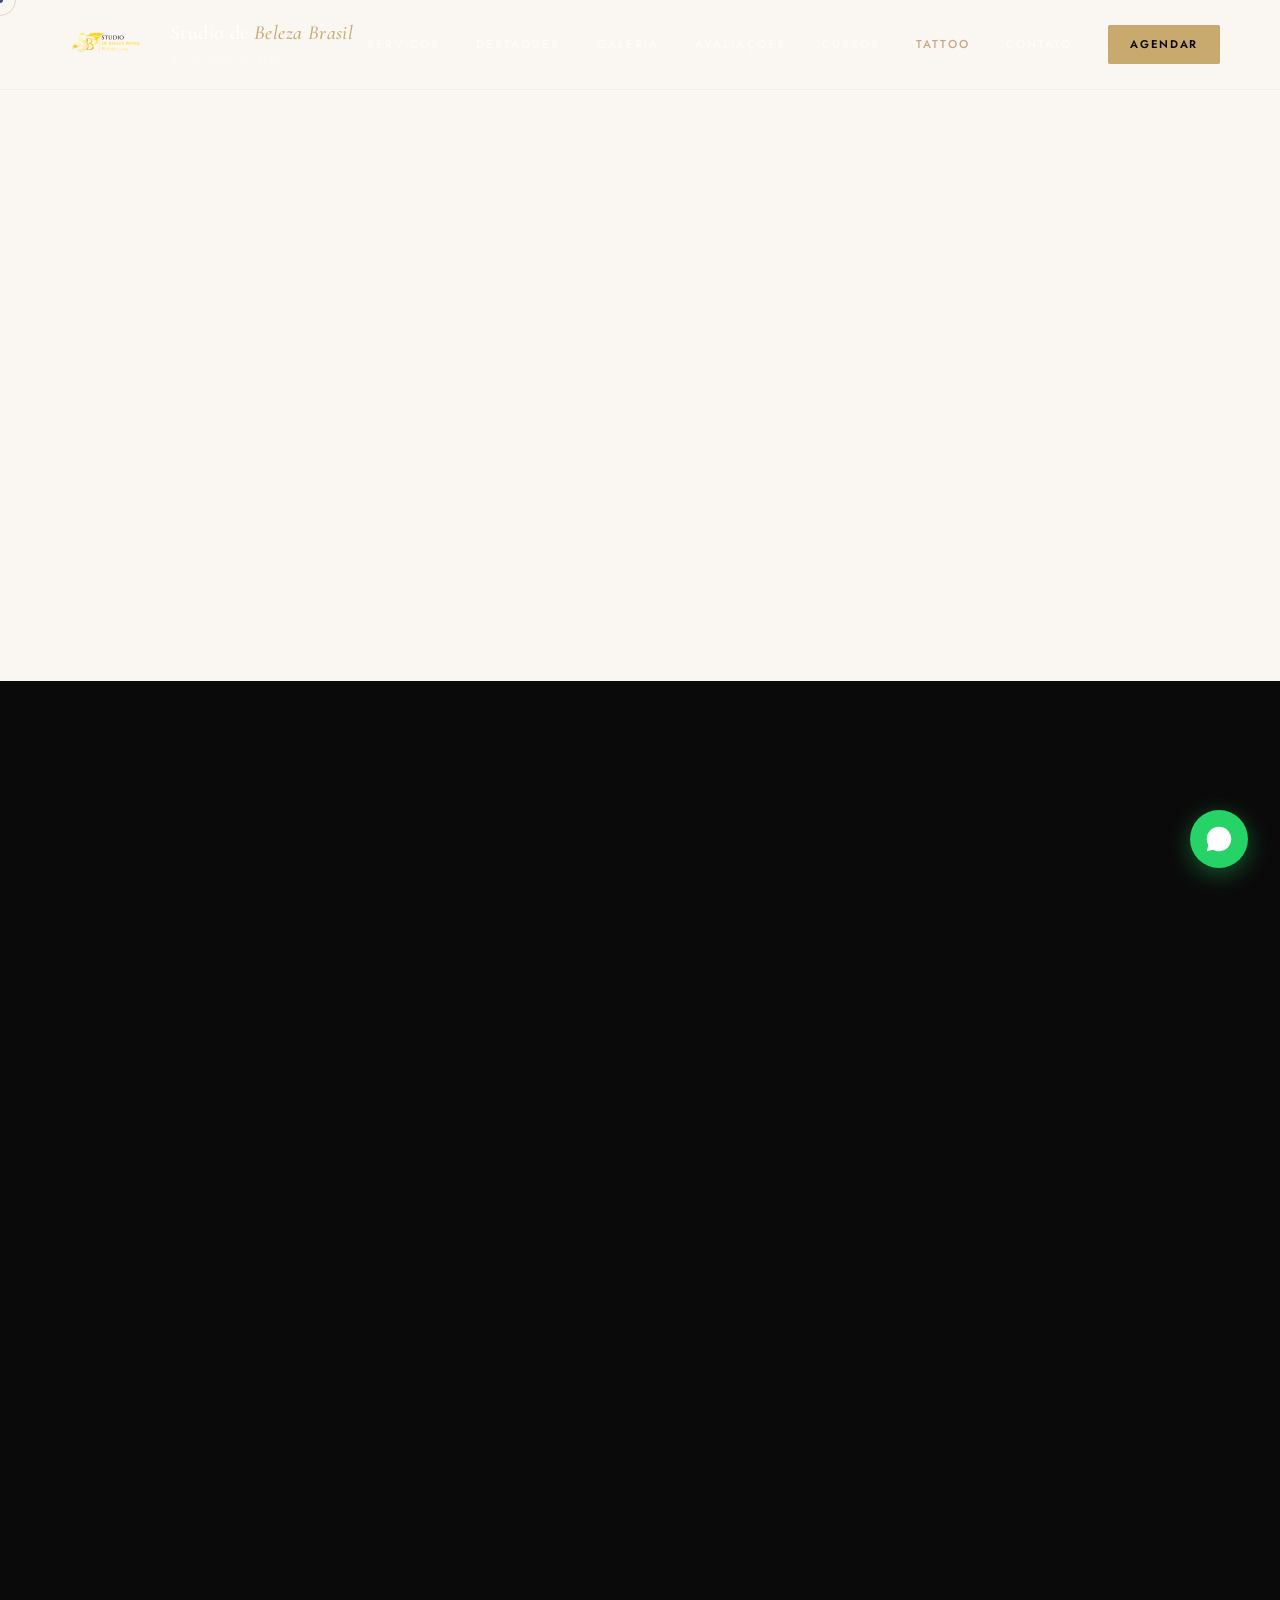
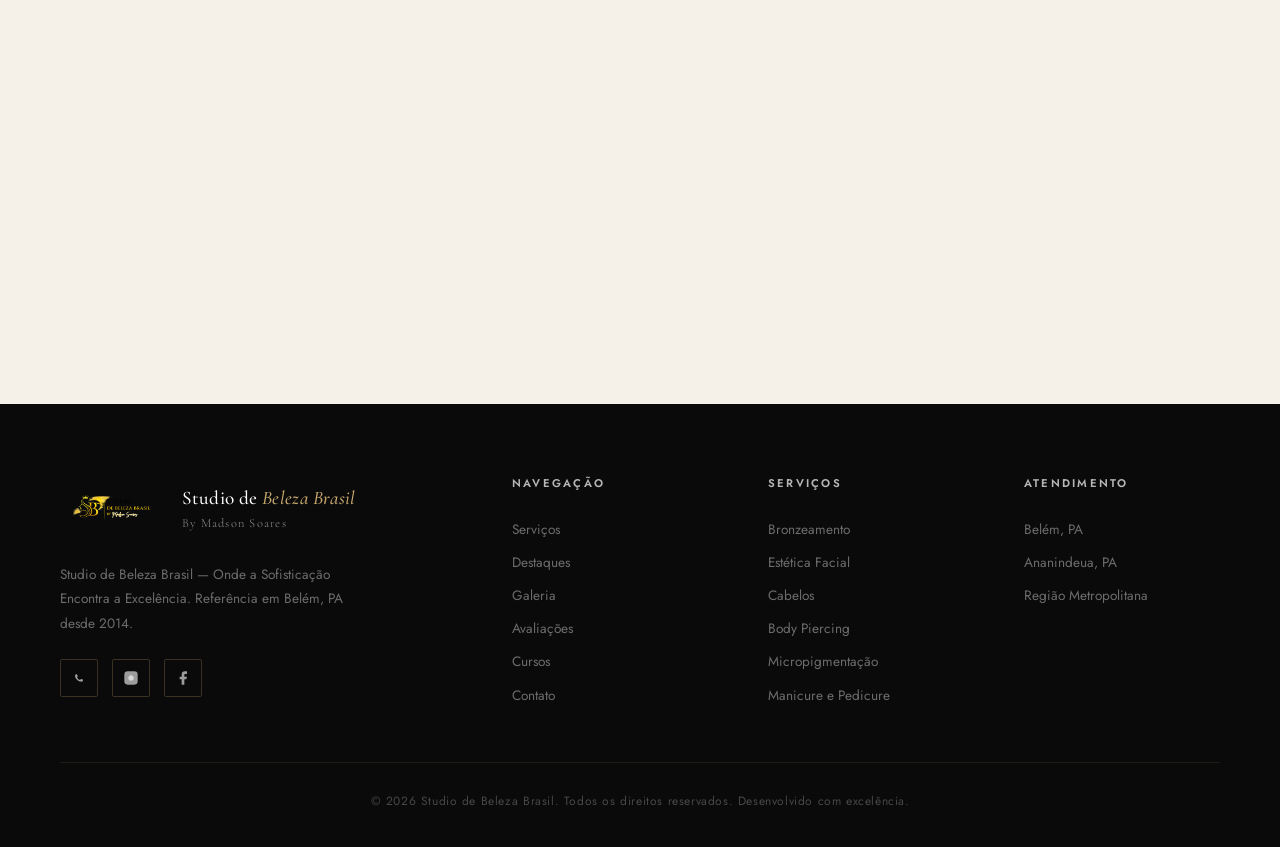
==== commit e9834e9b: "Add files via upload" ====
--- a/servicos.html
+++ b/servicos.html
@@ -16,6 +16,65 @@
     rel="stylesheet">
   <!-- CSS -->
   <link rel="stylesheet" href="assets/css/styles.css">
+  <style>
+    /* ── DIFERENCIAIS ── */
+    .servico-diferenciais{display:flex;flex-direction:column;gap:5px;margin-top:14px;max-height:0;overflow:hidden;opacity:0;transition:max-height .5s var(--ease) .07s,opacity .4s .07s}
+    .servico-card:hover .servico-diferenciais{max-height:80px;opacity:1}
+    .servico-diferenciais span{font-size:.72rem;color:var(--gold);letter-spacing:.05em}
+
+    /* ── BENTO GRID ── */
+    .servicos-bento{
+      grid-template-columns:repeat(4,1fr) !important;
+      grid-template-rows:380px 380px 300px !important;
+      gap:20px !important;
+      max-width:1440px !important;
+    }
+    .servicos-bento .servico-card{aspect-ratio:unset !important}
+
+    /* Featured (video) card */
+    .servico-card-featured{
+      grid-column:1 / span 2;
+      grid-row:1 / span 2;
+    }
+    .servico-video{
+      position:absolute;inset:0;width:100%;height:100%;
+      object-fit:cover;
+      transition:transform 8s ease,filter .5s;
+      filter:brightness(.42) saturate(.8);
+    }
+    .servico-card-featured:hover .servico-video{
+      transform:scale(1.06);filter:brightness(.58) saturate(1.1);
+    }
+    .servico-badge{
+      position:absolute;top:28px;left:28px;
+      font-size:.62rem;font-weight:600;letter-spacing:.2em;text-transform:uppercase;
+      background:var(--gold);color:var(--black);
+      padding:8px 18px;border-radius:2px;z-index:5;
+      transition:box-shadow .4s,transform .4s;
+    }
+    .servico-card-featured:hover .servico-badge{
+      box-shadow:0 0 20px rgba(200,169,110,.5);
+      transform:translateY(-2px);
+    }
+
+    /* Wide cards (bottom row) */
+    .servico-card-wide{grid-column:span 2}
+
+    /* Responsive */
+    @media(max-width:1024px){
+      .servicos-bento{
+        grid-template-columns:1fr 1fr !important;
+        grid-template-rows:auto !important;
+      }
+      .servico-card-featured{grid-column:1 / span 2;grid-row:auto;min-height:420px}
+      .servico-card-wide{grid-column:1 / span 2}
+      .servicos-bento .servico-card{min-height:320px}
+    }
+    @media(max-width:600px){
+      .servicos-bento{grid-template-columns:1fr !important}
+      .servico-card-featured,.servico-card-wide{grid-column:1 !important;min-height:340px}
+    }
+  </style>
 
   <!-- Open Graph -->
   <meta property="og:title" content="Studio de Beleza Brasil | Salão, Bronze e Estética em Belém">
@@ -182,15 +241,39 @@
         <h2>Nossos <em>Serviços</em></h2>
         <p>Excelência em cada detalhe, do atendimento ao resultado final</p>
       </div>
-      <div class="servicos-grid">
+      <div class="servicos-grid servicos-bento">
+
+        <!-- SALÃO — Featured card com vídeo (col 1-2, rows 1-2) -->
+        <div class="servico-card servico-card-featured fade-up">
+          <video class="servico-video" autoplay muted loop playsinline>
+            <source src="assets/img/intro.mp4" type="video/mp4">
+          </video>
+          <div class="servico-overlay"></div>
+          <span class="servico-badge">Completo</span>
+          <div class="servico-content">
+            <span class="servico-num">04</span>
+            <h3>Salão</h3>
+            <p class="servico-desc">Espaço completo com profissionais certificados, produtos premium e técnicas modernas para transformar seu visual.</p>
+            <ul class="servico-list-mini">
+              <li>Corte e Escova Progressiva</li>
+              <li>Hidratação e Reconstrução</li>
+              <li>Mechas e Coloração</li>
+              <li>MegaHair</li>
+              <li>Botox Capilar</li>
+              <li>Tranças e Dreadlocks</li>
+            </ul>
+            <a href="https://wa.me/5591981172525?text=Ol%C3%A1!%20Gostaria%20de%20agendar%20um%20servi%C3%A7o%20no%20Sal%C3%A3o." target="_blank" rel="noopener" class="servico-cta">Agendar →</a>
+          </div>
+        </div>
+
+        <!-- Bronzeamento Masculino (col 3, row 1) -->
         <div class="servico-card fade-up">
           <img src="assets/img/bronze-masc.webp" alt="Resultado de bronzeamento masculino no Studio de Beleza Brasil em Belém" class="servico-bg servico-bg-body">
           <div class="servico-overlay"></div>
           <div class="servico-content">
             <span class="servico-num">01</span>
             <h3>Bronzeamento Masculino</h3>
-            <p class="servico-desc">Pioneiros em bronzeamento masculino em Belém. Técnicas personalizadas para realçar a
-              musculatura com naturalidade e sofisticação.</p>
+            <p class="servico-desc">Pioneiros em bronzeamento masculino em Belém. Técnicas personalizadas para realçar a musculatura com naturalidade e sofisticação.</p>
             <ul class="servico-list-mini">
               <li>Bronzeamento Natural</li>
               <li>Bronzeamento Artificial</li>
@@ -201,14 +284,15 @@
             <a href="https://wa.me/5591981172525?text=Ol%C3%A1!%20Gostaria%20de%20agendar%20Bronzeamento%20Masculino." target="_blank" rel="noopener" class="servico-cta">Agendar →</a>
           </div>
         </div>
+
+        <!-- Bronzeamento Feminino (col 4, row 1) -->
         <div class="servico-card fade-up">
           <img src="assets/img/servico-1.webp" alt="Resultado de bronzeamento feminino no Studio de Beleza Brasil em Belém" class="servico-bg">
           <div class="servico-overlay"></div>
           <div class="servico-content">
             <span class="servico-num">02</span>
             <h3>Bronzeamento Feminino</h3>
-            <p class="servico-desc">Harmonização corporal que realça as curvas naturais. Bronzeado uniforme, duradouro e
-              que transmite confiança e elegância.</p>
+            <p class="servico-desc">Harmonização corporal que realça as curvas naturais. Bronzeado uniforme, duradouro e que transmite confiança e elegância.</p>
             <ul class="servico-list-mini">
               <li>Bronzeamento Natural</li>
               <li>Bronzeamento Artificial</li>
@@ -218,14 +302,15 @@
             <a href="https://wa.me/5591981172525?text=Ol%C3%A1!%20Gostaria%20de%20agendar%20Bronzeamento%20Feminino." target="_blank" rel="noopener" class="servico-cta">Agendar →</a>
           </div>
         </div>
+
+        <!-- Estética Facial (col 3, row 2) -->
         <div class="servico-card fade-up">
           <img src="assets/img/servico-3.webp" alt="Procedimento de estética facial e harmonização no Studio de Beleza Brasil" class="servico-bg">
           <div class="servico-overlay"></div>
           <div class="servico-content">
             <span class="servico-num">03</span>
             <h3>Estética Facial</h3>
-            <p class="servico-desc">Procedimentos avançados de harmonização e rejuvenescimento com técnicas de ponta e
-              resultados naturais.</p>
+            <p class="servico-desc">Procedimentos avançados de harmonização e rejuvenescimento com técnicas de ponta e resultados naturais.</p>
             <ul class="servico-list-mini">
               <li>Harmonização Facial</li>
               <li>Preenchimento Labial</li>
@@ -237,33 +322,15 @@
             <a href="https://wa.me/5591981172525?text=Ol%C3%A1!%20Gostaria%20de%20agendar%20Est%C3%A9tica%20Facial." target="_blank" rel="noopener" class="servico-cta">Agendar →</a>
           </div>
         </div>
-        <div class="servico-card fade-up">
-          <img src="assets/img/servico-4.webp" alt="Serviços de salão de beleza — corte, escova e coloração no Studio de Beleza Brasil" class="servico-bg">
-          <div class="servico-overlay"></div>
-          <div class="servico-content">
-            <span class="servico-num">04</span>
-            <h3>Salão</h3>
-            <p class="servico-desc">Profissionais certificados, produtos premium e técnicas modernas para transformar
-              seu visual.</p>
-            <ul class="servico-list-mini">
-              <li>Corte e Escova Progressiva</li>
-              <li>Hidratação e Reconstrução</li>
-              <li>Mechas e Coloração</li>
-              <li>MegaHair</li>
-              <li>Botox Capilar</li>
-              <li>Tranças e Dreadlocks</li>
-            </ul>
-            <a href="https://wa.me/5591981172525?text=Ol%C3%A1!%20Gostaria%20de%20agendar%20um%20servi%C3%A7o%20no%20Sal%C3%A3o." target="_blank" rel="noopener" class="servico-cta">Agendar →</a>
-          </div>
-        </div>
+
+        <!-- Body Piercing (col 4, row 2) -->
         <div class="servico-card fade-up">
           <img src="assets/img/servico-5.webp" alt="Aplicação profissional de body piercing com material esterilizado no Studio de Beleza Brasil" class="servico-bg">
           <div class="servico-overlay"></div>
           <div class="servico-content">
             <span class="servico-num">05</span>
             <h3>Body Piercing</h3>
-            <p class="servico-desc">Aplicações profissionais e seguras realizadas com equipamentos esterilizados e
-              materiais de alta qualidade.</p>
+            <p class="servico-desc">Aplicações profissionais e seguras realizadas com equipamentos esterilizados e materiais de alta qualidade.</p>
             <ul class="servico-list-mini">
               <li>Orelha e Nariz</li>
               <li>Umbigo e Sobrancelha</li>
@@ -273,16 +340,16 @@
             <a href="https://wa.me/5591981172525?text=Ol%C3%A1!%20Gostaria%20de%20agendar%20Body%20Piercing." target="_blank" rel="noopener" class="servico-cta">Agendar →</a>
           </div>
         </div>
-        <div class="servico-card fade-up">
-          <img src="assets/img/servico-2.webp" alt="Serviços de beleza e bem-estar — manicure, micropigmentação e massagem no Studio de Beleza Brasil" class="servico-bg">
+
+        <!-- Beleza e Bem-estar — WIDE (col 1-2, row 3) -->
+        <div class="servico-card servico-card-wide fade-up">
+          <img src="assets/img/servico-2.webp" alt="Serviços de beleza e bem-estar — micropigmentação e massagem no Studio de Beleza Brasil" class="servico-bg">
           <div class="servico-overlay"></div>
           <div class="servico-content">
             <span class="servico-num">06</span>
             <h3>Beleza e Bem-estar</h3>
-            <p class="servico-desc">Serviços completos para seu cuidado pessoal e bem-estar, do design de sobrancelhas à
-              maquiagem de noivas.</p>
+            <p class="servico-desc">Serviços completos para seu cuidado pessoal e bem-estar, do design de sobrancelhas à maquiagem de noivas.</p>
             <ul class="servico-list-mini">
-              <li>Manicure e Pedicure</li>
               <li>Micropigmentação</li>
               <li>Design de Sobrancelhas</li>
               <li>Alongamento de Cílios</li>
@@ -292,6 +359,30 @@
             <a href="https://wa.me/5591981172525?text=Ol%C3%A1!%20Gostaria%20de%20agendar%20um%20servi%C3%A7o%20de%20Beleza%20e%20Bem-estar." target="_blank" rel="noopener" class="servico-cta">Agendar →</a>
           </div>
         </div>
+
+        <!-- Serviços de Unhas — WIDE (col 3-4, row 3) -->
+        <div class="servico-card servico-card-wide fade-up">
+          <img src="assets/img/manicure.webp" alt="Serviços de manicure e pedicure profissional no Studio de Beleza Brasil em Belém" class="servico-bg">
+          <div class="servico-overlay"></div>
+          <div class="servico-content">
+            <span class="servico-num">07</span>
+            <h3>Mais do que unhas. Um padrão.</h3>
+            <p class="servico-desc">Cuidado, estética e acabamento profissional em cada detalhe. Ideal para manutenção ou transformação completa.</p>
+            <ul class="servico-list-mini">
+              <li>Simples — Manicure, Pedicure e Combinado</li>
+              <li>Francesinha — Mão e Pé</li>
+              <li>Decorados — Mão e Pé</li>
+              <li>Postiças — Simples, Decorada e Realista</li>
+              <li>Cuidados Especiais + Desencravamento</li>
+            </ul>
+            <div class="servico-diferenciais">
+              <span>✓ Atendimento com cuidado e precisão</span>
+              <span>✓ Ambiente confortável e profissional</span>
+            </div>
+            <a href="https://wa.me/5591981172525?text=Ol%C3%A1!%20Gostaria%20de%20agendar%20Servi%C3%A7os%20de%20Unhas." target="_blank" rel="noopener" class="servico-cta">Agendar →</a>
+          </div>
+        </div>
+
       </div>
     </section>
 
@@ -339,7 +430,7 @@
         </div>
         <div class="dest-card dest-video-card">
           <video class="dest-video" autoplay muted loop playsinline>
-            <source src="assets/img/salao..mp4" type="video/mp4">
+            <source src="assets/img/intro.mp4" type="video/mp4">
           </video>
           <div class="dest-overlay"></div>
           <span class="dest-label">Completo</span>
